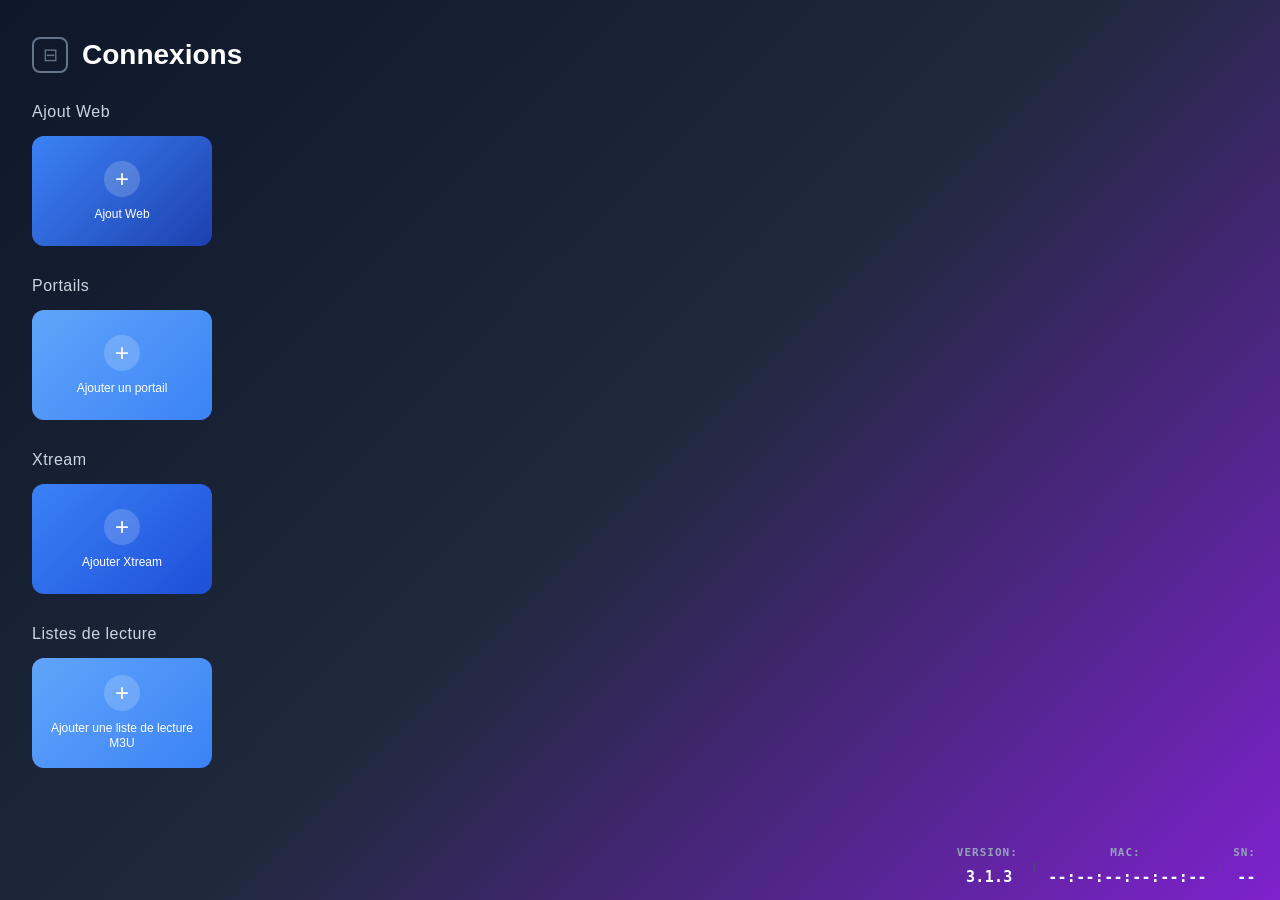
==== examples/remote-control/app/src/main/assets/index.html @ b42af69c "feat(ota): live progress UI with percent + MB downloaded/total + speed + ETA - Java reports progress" ====
<!DOCTYPE html>
<html lang="en">
<head>
  <meta charset="UTF-8">
  <meta name="viewport" content="width=device-width, initial-scale=1.0, user-scalable=no">
  <title>iPremTvOnline</title>
  <link rel="stylesheet" href="styles.css">
</head>
<body>
  <!-- Login Screen -->
  <div id="login" class="screen active">
    <div class="login-container">
      <div class="login-logo">
        <div class="logo-icon">
          <svg width="64" height="64" viewBox="0 0 64 64" fill="none">
            <rect width="64" height="64" rx="14" fill="#3b82f6"/>
            <path d="M16 18h8v28h-8zM28 18h8l8 14-8 14h-8l8-14z" fill="#fff"/>
            <path d="M40 18h8v28h-8z" fill="#22d3ee"/>
          </svg>
        </div>
        <h1 class="login-title">iPremTvOnline</h1>
        <p class="login-subtitle">IPTV Streaming Platform</p>
      </div>

      <form id="loginForm" class="login-form" autocomplete="off">
        <div class="form-group">
          <label for="serverUrl" data-i18n="Server URL">Server URL</label>
          <input type="url" id="serverUrl" placeholder="http://example.com:port" required>
        </div>
        <div class="form-group">
          <label for="username" data-i18n="Username">Username</label>
          <input type="text" id="username" placeholder="Enter username" required>
        </div>
        <div class="form-group">
          <label for="password" data-i18n="Password">Password</label>
          <input type="password" id="password" placeholder="Enter password" required>
        </div>
        <div class="form-actions">
          <button type="button" id="btnAddPortal" class="btn btn-secondary" data-i18n="Add Portal">Add Portal</button>
          <button type="submit" id="btnLogin" class="btn btn-primary" data-i18n="Login">Login</button>
        </div>
      </form>

      <div id="savedPortals" class="saved-portals">
        <h3 data-i18n="Saved Portals">Saved Portals</h3>
        <ul id="portalList" class="portal-list"></ul>
      </div>

      <div id="loginError" class="error-message" style="display:none;"></div>
      <div id="loginLoading" class="loading-overlay" style="display:none;">
        <div class="spinner"></div>
        <p>Connecting...</p>
      </div>
    </div>
  </div>

  <!-- Home / Main Menu -->
  <div id="home" class="screen">
    <div class="top-bar">
      <div class="top-bar-left">
        <span class="portal-name" id="topPortalName"></span>
      </div>
      <div class="top-bar-center">
        <span class="app-title">iPremTvOnline</span>
      </div>
      <div class="top-bar-right">
        <span class="user-info" id="topUserInfo"></span>
        <span class="clock" id="topClock"></span>
      </div>
    </div>
    <div class="home-content">
      <h2 class="home-greeting" id="homeGreeting" data-i18n="Welcome">Welcome</h2>
      <div class="nav-grid">
        <div class="nav-card focusable" data-screen="live" tabindex="0">
          <div class="nav-card-icon">
            <svg viewBox="0 0 48 48" fill="none"><rect x="6" y="10" width="36" height="24" rx="3" stroke="currentColor" stroke-width="2.5"/><line x1="18" y1="38" x2="30" y2="38" stroke="currentColor" stroke-width="2.5"/><line x1="24" y1="34" x2="24" y2="38" stroke="currentColor" stroke-width="2.5"/><polygon points="20,17 20,29 31,23" fill="currentColor"/></svg>
          </div>
          <span class="nav-card-label" data-i18n="Live TV">Live TV</span>
        </div>
        <div class="nav-card focusable" data-screen="vod" tabindex="0">
          <div class="nav-card-icon">
            <svg viewBox="0 0 48 48" fill="none"><rect x="8" y="6" width="32" height="36" rx="3" stroke="currentColor" stroke-width="2.5"/><circle cx="24" cy="22" r="8" stroke="currentColor" stroke-width="2"/><polygon points="22,19 22,25 27,22" fill="currentColor"/><line x1="14" y1="36" x2="34" y2="36" stroke="currentColor" stroke-width="2"/></svg>
          </div>
          <span class="nav-card-label" data-i18n="Movies">Movies</span>
        </div>
        <div class="nav-card focusable" data-screen="series" tabindex="0">
          <div class="nav-card-icon">
            <svg viewBox="0 0 48 48" fill="none"><rect x="4" y="8" width="16" height="22" rx="2" stroke="currentColor" stroke-width="2"/><rect x="16" y="12" width="16" height="22" rx="2" stroke="currentColor" stroke-width="2"/><rect x="28" y="16" width="16" height="22" rx="2" stroke="currentColor" stroke-width="2"/></svg>
          </div>
          <span class="nav-card-label" data-i18n="Series">Series</span>
        </div>
        <div class="nav-card focusable" data-screen="catchup" tabindex="0">
          <div class="nav-card-icon">
            <svg viewBox="0 0 48 48" fill="none"><circle cx="24" cy="24" r="16" stroke="currentColor" stroke-width="2.5"/><polyline points="24,14 24,24 32,28" stroke="currentColor" stroke-width="2.5" stroke-linecap="round"/><path d="M10,8 L6,14" stroke="currentColor" stroke-width="2"/><path d="M38,8 L42,14" stroke="currentColor" stroke-width="2"/></svg>
          </div>
          <span class="nav-card-label" data-i18n="Catchup">Catchup</span>
        </div>
        <div class="nav-card focusable" data-screen="epg" tabindex="0">
          <div class="nav-card-icon">
            <svg viewBox="0 0 48 48" fill="none"><rect x="6" y="8" width="36" height="32" rx="3" stroke="currentColor" stroke-width="2.5"/><line x1="6" y1="16" x2="42" y2="16" stroke="currentColor" stroke-width="2"/><line x1="18" y1="16" x2="18" y2="40" stroke="currentColor" stroke-width="2"/><rect x="20" y="19" width="10" height="5" rx="1" fill="currentColor" opacity="0.4"/><rect x="20" y="27" width="18" height="5" rx="1" fill="currentColor" opacity="0.4"/></svg>
          </div>
          <span class="nav-card-label" data-i18n="EPG Guide">EPG Guide</span>
        </div>
        <div class="nav-card focusable" data-screen="settings" tabindex="0">
          <div class="nav-card-icon">
            <svg viewBox="0 0 48 48" fill="none"><circle cx="24" cy="24" r="8" stroke="currentColor" stroke-width="2.5"/><path d="M24,4 v6 M24,38 v6 M4,24 h6 M38,24 h6 M10.1,10.1 l4.2,4.2 M33.7,33.7 l4.2,4.2 M10.1,37.9 l4.2-4.2 M33.7,14.3 l4.2-4.2" stroke="currentColor" stroke-width="2.5" stroke-linecap="round"/></svg>
          </div>
          <span class="nav-card-label" data-i18n="Settings">Settings</span>
        </div>
      </div>
      <div class="home-info-bar">
        <div class="info-item">
          <span class="info-label">Status</span>
          <span class="info-value" id="homeStatus">Active</span>
        </div>
        <div class="info-item">
          <span class="info-label">Expiry</span>
          <span class="info-value" id="homeExpiry">--</span>
        </div>
        <div class="info-item">
          <span class="info-label">Connections</span>
          <span class="info-value" id="homeConnections">--</span>
        </div>
      </div>
    </div>
  </div>

  <!-- Live TV -->
  <div id="live" class="screen">
    <div class="top-bar">
      <div class="top-bar-left">
        <button class="btn-icon focusable back-btn" data-back tabindex="0">
          <svg viewBox="0 0 24 24" fill="none"><path d="M15 18l-6-6 6-6" stroke="currentColor" stroke-width="2" stroke-linecap="round"/></svg>
        </button>
        <span class="screen-title">Live TV</span>
      </div>
      <div class="top-bar-right">
        <span class="clock" id="liveClock"></span>
      </div>
    </div>
    <div class="live-layout">
      <div class="category-sidebar" id="liveCategorySidebar">
        <div class="sidebar-header">Categories</div>
        <ul class="category-list" id="liveCategoryList"></ul>
      </div>
      <div class="channel-list-panel" id="liveChannelPanel">
        <div class="channel-list-header">
          <span id="liveCategoryTitle">All Channels</span>
          <span class="channel-count" id="liveChannelCount"></span>
        </div>
        <ul class="channel-list" id="liveChannelList"></ul>
        <div class="loading-indicator" id="liveChannelLoading" style="display:none;">
          <div class="spinner"></div>
        </div>
      </div>
      <div class="channel-preview-panel" id="livePreviewPanel">
        <div class="preview-placeholder">
          <p>Select a channel to preview</p>
        </div>
        <div class="preview-content" id="livePreviewContent" style="display:none;">
          <div class="preview-video-area">
            <div class="preview-no-signal">
              <svg viewBox="0 0 48 48" width="48" height="48"><rect x="6" y="10" width="36" height="24" rx="3" stroke="#3b82f6" stroke-width="2" fill="none"/><line x1="14" y1="18" x2="34" y2="28" stroke="#3b82f6" stroke-width="2"/><line x1="34" y1="18" x2="14" y2="28" stroke="#3b82f6" stroke-width="2"/></svg>
              <span>Press OK to watch</span>
            </div>
          </div>
          <div class="preview-info">
            <h3 id="previewChannelName"></h3>
            <p id="previewChannelNum" class="preview-num"></p>
          </div>
          <div class="mini-epg" id="miniEpg">
            <h4>Program Guide</h4>
            <ul id="miniEpgList"></ul>
          </div>
        </div>
      </div>
    </div>
    <div class="bottom-bar">
      <div class="color-btn red focusable" tabindex="0" id="btnEpg"><span class="color-dot"></span> EPG</div>
      <div class="color-btn green focusable" tabindex="0" id="btnSearch"><span class="color-dot"></span> Search</div>
      <div class="color-btn yellow focusable" tabindex="0" id="btnSort"><span class="color-dot"></span> Sort</div>
      <div class="color-btn blue focusable" tabindex="0" id="btnFavorite"><span class="color-dot"></span> Favorite</div>
    </div>
  </div>

  <!-- VOD / Movies -->
  <div id="vod" class="screen">
    <div class="top-bar">
      <div class="top-bar-left">
        <button class="btn-icon focusable back-btn" data-back tabindex="0">
          <svg viewBox="0 0 24 24" fill="none"><path d="M15 18l-6-6 6-6" stroke="currentColor" stroke-width="2" stroke-linecap="round"/></svg>
        </button>
        <span class="screen-title">Movies</span>
      </div>
      <div class="top-bar-right">
        <span class="clock" id="vodClock"></span>
      </div>
    </div>
    <div class="vod-layout">
      <div class="category-sidebar" id="vodCategorySidebar">
        <div class="sidebar-header">Categories</div>
        <ul class="category-list" id="vodCategoryList"></ul>
      </div>
      <div class="vod-content">
        <div class="vod-grid-header">
          <span id="vodCategoryTitle">All Movies</span>
          <span class="channel-count" id="vodCount"></span>
        </div>
        <div class="vod-grid" id="vodGrid"></div>
        <div class="loading-indicator" id="vodLoading" style="display:none;">
          <div class="spinner"></div>
        </div>
      </div>
    </div>
  </div>

  <!-- VOD Detail Modal -->
  <div id="vodDetailModal" class="modal" style="display:none;">
    <div class="modal-backdrop"></div>
    <div class="modal-content vod-detail">
      <button class="modal-close focusable" id="vodDetailClose" tabindex="0">&times;</button>
      <div class="vod-detail-layout">
        <div class="vod-detail-poster" id="vodDetailPoster"></div>
        <div class="vod-detail-info">
          <h2 id="vodDetailTitle"></h2>
          <div class="vod-detail-meta">
            <span id="vodDetailYear" class="badge"></span>
            <span id="vodDetailRating" class="badge badge-accent"></span>
            <span id="vodDetailDuration" class="badge"></span>
            <span id="vodDetailGenre" class="badge"></span>
          </div>
          <p id="vodDetailPlot" class="vod-detail-plot"></p>
          <div class="vod-detail-cast" id="vodDetailCast"></div>
          <div class="vod-detail-actions">
            <button class="btn btn-primary btn-lg focusable" id="vodPlayBtn" tabindex="0">
              <svg viewBox="0 0 24 24" width="20" height="20" fill="currentColor"><polygon points="5,3 19,12 5,21"/></svg>
              Play
            </button>
          </div>
        </div>
      </div>
    </div>
  </div>

  <!-- Series -->
  <div id="series" class="screen">
    <div class="top-bar">
      <div class="top-bar-left">
        <button class="btn-icon focusable back-btn" data-back tabindex="0">
          <svg viewBox="0 0 24 24" fill="none"><path d="M15 18l-6-6 6-6" stroke="currentColor" stroke-width="2" stroke-linecap="round"/></svg>
        </button>
        <span class="screen-title">Series</span>
      </div>
      <div class="top-bar-right">
        <span class="clock" id="seriesClock"></span>
      </div>
    </div>
    <div class="vod-layout">
      <div class="category-sidebar" id="seriesCategorySidebar">
        <div class="sidebar-header">Categories</div>
        <ul class="category-list" id="seriesCategoryList"></ul>
      </div>
      <div class="vod-content">
        <div class="vod-grid-header">
          <span id="seriesCategoryTitle">All Series</span>
          <span class="channel-count" id="seriesCount"></span>
        </div>
        <div class="vod-grid" id="seriesGrid"></div>
        <div class="loading-indicator" id="seriesLoading" style="display:none;">
          <div class="spinner"></div>
        </div>
      </div>
    </div>
  </div>

  <!-- Series Detail Modal -->
  <div id="seriesDetailModal" class="modal" style="display:none;">
    <div class="modal-backdrop"></div>
    <div class="modal-content series-detail">
      <button class="modal-close focusable" id="seriesDetailClose" tabindex="0">&times;</button>
      <div class="vod-detail-layout">
        <div class="vod-detail-poster" id="seriesDetailPoster"></div>
        <div class="vod-detail-info">
          <h2 id="seriesDetailTitle"></h2>
          <div class="vod-detail-meta">
            <span id="seriesDetailYear" class="badge"></span>
            <span id="seriesDetailRating" class="badge badge-accent"></span>
            <span id="seriesDetailGenre" class="badge"></span>
          </div>
          <p id="seriesDetailPlot" class="vod-detail-plot"></p>
          <div id="seriesDetailCast" class="vod-detail-cast"></div>
          <div class="season-tabs" id="seasonTabs"></div>
          <div class="episode-list" id="episodeList"></div>
        </div>
      </div>
    </div>
  </div>

  <!-- Catchup -->
  <div id="catchup" class="screen">
    <div class="top-bar">
      <div class="top-bar-left">
        <button class="btn-icon focusable back-btn" data-back tabindex="0">
          <svg viewBox="0 0 24 24" fill="none"><path d="M15 18l-6-6 6-6" stroke="currentColor" stroke-width="2" stroke-linecap="round"/></svg>
        </button>
        <span class="screen-title">Catchup</span>
      </div>
      <div class="top-bar-right">
        <span class="clock" id="catchupClock"></span>
      </div>
    </div>
    <div class="catchup-layout">
      <div class="category-sidebar" id="catchupChannelSidebar">
        <div class="sidebar-header">Channels</div>
        <ul class="category-list" id="catchupChannelList"></ul>
      </div>
      <div class="catchup-content">
        <div class="date-selector" id="dateSelector"></div>
        <div class="catchup-program-list" id="catchupProgramList">
          <p class="placeholder-text">Select a channel and date</p>
        </div>
        <div class="loading-indicator" id="catchupLoading" style="display:none;">
          <div class="spinner"></div>
        </div>
      </div>
    </div>
  </div>

  <!-- EPG Guide -->
  <div id="epg" class="screen">
    <div class="top-bar">
      <div class="top-bar-left">
        <button class="btn-icon focusable back-btn" data-back tabindex="0">
          <svg viewBox="0 0 24 24" fill="none"><path d="M15 18l-6-6 6-6" stroke="currentColor" stroke-width="2" stroke-linecap="round"/></svg>
        </button>
        <span class="screen-title">EPG Guide</span>
      </div>
      <div class="top-bar-right">
        <span class="clock" id="epgClock"></span>
      </div>
    </div>
    <div class="epg-layout">
      <div class="epg-timeline" id="epgTimeline"></div>
      <div class="epg-grid" id="epgGrid">
        <p class="placeholder-text">Loading EPG data...</p>
      </div>
      <div class="loading-indicator" id="epgLoading" style="display:none;">
        <div class="spinner"></div>
      </div>
    </div>
  </div>

  <!-- Settings -->
  <div id="settings" class="screen">
    <div class="top-bar">
      <div class="top-bar-left">
        <button class="btn-icon focusable back-btn" data-back tabindex="0">
          <svg viewBox="0 0 24 24" fill="none"><path d="M15 18l-6-6 6-6" stroke="currentColor" stroke-width="2" stroke-linecap="round"/></svg>
        </button>
        <span class="screen-title">Settings</span>
      </div>
      <div class="top-bar-right">
        <span class="clock" id="settingsClock"></span>
      </div>
    </div>
    <div class="settings-layout">
      <div class="settings-sections">
        <div class="settings-section">
          <h3>Player Settings</h3>
          <div class="setting-row focusable" tabindex="0">
            <span class="setting-label">Stream Type</span>
            <select id="settingStreamType" class="setting-select">
              <option value="m3u8">HLS (m3u8)</option>
              <option value="ts">MPEG-TS (ts)</option>
              <option value="rtmp">RTMP</option>
            </select>
          </div>
          <div class="setting-row focusable" tabindex="0">
            <span class="setting-label">Buffer Size</span>
            <select id="settingBufferSize" class="setting-select">
              <option value="1">1 second</option>
              <option value="3" selected>3 seconds</option>
              <option value="5">5 seconds</option>
              <option value="10">10 seconds</option>
            </select>
          </div>
          <div class="setting-row focusable" tabindex="0">
            <span class="setting-label">EPG Timezone Offset</span>
            <select id="settingTimezone" class="setting-select">
              <option value="-12">UTC-12</option>
              <option value="-11">UTC-11</option>
              <option value="-10">UTC-10</option>
              <option value="-9">UTC-9</option>
              <option value="-8">UTC-8</option>
              <option value="-7">UTC-7</option>
              <option value="-6">UTC-6</option>
              <option value="-5">UTC-5</option>
              <option value="-4">UTC-4</option>
              <option value="-3">UTC-3</option>
              <option value="-2">UTC-2</option>
              <option value="-1">UTC-1</option>
              <option value="0" selected>UTC+0</option>
              <option value="1">UTC+1</option>
              <option value="2">UTC+2</option>
              <option value="3">UTC+3</option>
              <option value="4">UTC+4</option>
              <option value="5">UTC+5</option>
              <option value="6">UTC+6</option>
              <option value="7">UTC+7</option>
              <option value="8">UTC+8</option>
              <option value="9">UTC+9</option>
              <option value="10">UTC+10</option>
              <option value="11">UTC+11</option>
              <option value="12">UTC+12</option>
            </select>
          </div>
        </div>

        <div class="settings-section">
          <h3>Security</h3>
          <div class="setting-row focusable" tabindex="0">
            <span class="setting-label">Parental PIN</span>
            <input type="password" id="settingPin" class="setting-input" maxlength="4" placeholder="----">
          </div>
        </div>

        <div class="settings-section">
          <h3>Account Information</h3>
          <div class="setting-row">
            <span class="setting-label">Username</span>
            <span class="setting-value" id="settingUsername">--</span>
          </div>
          <div class="setting-row">
            <span class="setting-label">Status</span>
            <span class="setting-value" id="settingStatus">--</span>
          </div>
          <div class="setting-row">
            <span class="setting-label">Expiry Date</span>
            <span class="setting-value" id="settingExpiry">--</span>
          </div>
          <div class="setting-row">
            <span class="setting-label">Max Connections</span>
            <span class="setting-value" id="settingMaxConn">--</span>
          </div>
          <div class="setting-row">
            <span class="setting-label">Active Connections</span>
            <span class="setting-value" id="settingActiveConn">--</span>
          </div>
          <div class="setting-row">
            <span class="setting-label">Server</span>
            <span class="setting-value" id="settingServer">--</span>
          </div>
        </div>

        <div class="settings-section">
          <h3>Data</h3>
          <div class="setting-row">
            <button class="btn btn-secondary focusable" id="btnClearFavorites" tabindex="0">Clear Favorites</button>
          </div>
          <div class="setting-row">
            <button class="btn btn-secondary focusable" id="btnClearCache" tabindex="0">Clear Cache</button>
          </div>
          <div class="setting-row">
            <button class="btn btn-danger focusable" id="btnLogout" tabindex="0">Logout</button>
          </div>
        </div>

        <div class="settings-section">
          <h3>About</h3>
          <div class="setting-row">
            <span class="setting-label">Application</span>
            <span class="setting-value">iPremTvOnline</span>
          </div>
          <div class="setting-row">
            <span class="setting-label">Version</span>
            <span class="setting-value">3.0.0</span>
          </div>
        </div>
      </div>
    </div>
  </div>

  <!-- Player (fullscreen overlay) -->
  <div id="player" class="screen player-screen" style="display:none;">
    <video id="videoPlayer" playsinline autoplay></video>

    <div class="player-overlay" id="playerOverlay">
      <div class="player-top-banner" id="playerBanner">
        <div class="banner-left">
          <span class="banner-channel-num" id="bannerChannelNum"></span>
          <span class="banner-channel-name" id="bannerChannelName"></span>
        </div>
        <div class="banner-right">
          <span class="banner-clock" id="bannerClock"></span>
        </div>
      </div>

      <div class="player-epg-bar" id="playerEpgBar">
        <div class="epg-now">
          <span class="epg-label">Now</span>
          <span class="epg-title" id="epgNowTitle">--</span>
          <span class="epg-time" id="epgNowTime"></span>
        </div>
        <div class="epg-next">
          <span class="epg-label">Next</span>
          <span class="epg-title" id="epgNextTitle">--</span>
          <span class="epg-time" id="epgNextTime"></span>
        </div>
        <div class="epg-progress-bar">
          <div class="epg-progress-fill" id="epgProgressFill"></div>
        </div>
      </div>

      <div class="player-controls">
        <button class="player-btn focusable" id="btnPlayerStop" tabindex="0" title="Stop">
          <svg viewBox="0 0 24 24" fill="currentColor"><rect x="6" y="6" width="12" height="12" rx="1"/></svg>
        </button>
        <button class="player-btn focusable" id="btnPlayerPrev" tabindex="0" title="Previous Channel">
          <svg viewBox="0 0 24 24" fill="currentColor"><path d="M6 6h2v12H6zm3.5 6l8.5 6V6z"/></svg>
        </button>
        <button class="player-btn player-btn-main focusable" id="btnPlayerPlayPause" tabindex="0" title="Play/Pause">
          <svg viewBox="0 0 24 24" fill="currentColor" id="iconPlay"><polygon points="5,3 19,12 5,21"/></svg>
          <svg viewBox="0 0 24 24" fill="currentColor" id="iconPause" style="display:none;"><rect x="6" y="4" width="4" height="16" rx="1"/><rect x="14" y="4" width="4" height="16" rx="1"/></svg>
        </button>
        <button class="player-btn focusable" id="btnPlayerNext" tabindex="0" title="Next Channel">
          <svg viewBox="0 0 24 24" fill="currentColor"><path d="M16 6h2v12h-2zm-2.5 6L5 6v12z"/></svg>
        </button>
        <div class="player-volume">
          <button class="player-btn focusable" id="btnPlayerMute" tabindex="0" title="Mute">
            <svg viewBox="0 0 24 24" fill="currentColor" id="iconVolumeOn"><path d="M3 9v6h4l5 5V4L7 9H3zm13.5 3A4.5 4.5 0 0014 8.5v7a4.49 4.49 0 002.5-3.5zM14 3.23v2.06a7 7 0 010 13.42v2.06A9 9 0 0014 3.23z"/></svg>
            <svg viewBox="0 0 24 24" fill="currentColor" id="iconVolumeOff" style="display:none;"><path d="M16.5 12A4.5 4.5 0 0014 8.5v2.09l2.41 2.41c.06-.31.09-.65.09-1zm2.5 0a7 7 0 01-.57 2.8l1.45 1.45A8.94 8.94 0 0021 12a9 9 0 00-7-8.77v2.06A7 7 0 0119 12zM4.27 3L3 4.27 7.73 9H3v6h4l5 5v-6.73l4.25 4.25c-.67.52-1.42.93-2.25 1.18v2.06a8.99 8.99 0 003.69-1.81L19.73 21 21 19.73l-9-9L4.27 3zM12 4L9.91 6.09 12 8.18V4z"/></svg>
          </button>
          <div class="volume-bar">
            <div class="volume-fill" id="volumeFill" style="width:100%"></div>
          </div>
        </div>
      </div>
    </div>

    <div class="player-channel-osd" id="playerChannelOsd" style="display:none;">
      <span class="osd-number" id="osdNumber"></span>
    </div>
  </div>

  <!-- Search Modal -->
  <div id="searchModal" class="modal" style="display:none;">
    <div class="modal-backdrop"></div>
    <div class="modal-content search-modal">
      <button class="modal-close focusable" id="searchClose" tabindex="0">&times;</button>
      <h2>Search</h2>
      <div class="search-input-row">
        <input type="text" id="searchInput" class="search-input focusable" placeholder="Search channels, movies, series..." tabindex="0">
        <button class="btn btn-primary focusable" id="searchBtn" tabindex="0">Search</button>
      </div>
      <div class="search-filters">
        <label class="search-filter focusable" tabindex="0">
          <input type="checkbox" id="searchLive" checked> Live TV
        </label>
        <label class="search-filter focusable" tabindex="0">
          <input type="checkbox" id="searchVod" checked> Movies
        </label>
        <label class="search-filter focusable" tabindex="0">
          <input type="checkbox" id="searchSeries" checked> Series
        </label>
      </div>
      <div class="search-results" id="searchResults">
        <p class="placeholder-text">Enter a search term</p>
      </div>
    </div>
  </div>

  <!-- Toast notification -->
  <div id="toast" class="toast" style="display:none;"></div>

  <script src="app.hotreload.js"></script>
  <script src="app.js"></script>
  <script src="app.features.js"></script>
  <script src="app.providers.js"></script>
  <script src="app.exoplayer.js"></script>
  <script src="app.connections.js"></script>
  <script src="app.sidemenu.js"></script>
  <script src="app.tvnav.js"></script>
  <script defer src="app.vod-enhanced.js"></script>
  <script defer src="app.watch-progress.js"></script>
  <script defer src="app.portal-manager.js"></script>
  <script defer src="app.layout-refresh.js"></script>
  <script defer src="app.perf-cache.js"></script>
  <script defer src="app.epg-grid.js"></script>
  <script src="app.ota-progress.js"></script>
</body>
</html>
---- examples/remote-control/app/src/main/assets/styles.css ----
/* ============================================
   MTO3 Player - IPTV Web Application Styles
   ============================================ */

/* Reset & Base */
*, *::before, *::after {
  box-sizing: border-box;
  margin: 0;
  padding: 0;
}

:root {
  --bg-darkest: #060a14;
  --bg-dark: #0a0e1a;
  --bg-mid: #0f1527;
  --bg-light: #141c33;
  --bg-card: #1a2340;
  --bg-card-hover: #1f2b4d;
  --bg-sidebar: #0c1121;
  --bg-input: #111a30;

  --accent: #3b82f6;
  --accent-hover: #2563eb;
  --accent-cyan: #22d3ee;
  --accent-green: #22c55e;
  --accent-red: #ef4444;
  --accent-yellow: #eab308;
  --accent-orange: #f97316;

  --text-primary: #e8ecf4;
  --text-secondary: #8b95b0;
  --text-muted: #5a6480;
  --text-bright: #ffffff;

  --border: #1e2a45;
  --border-light: #2a3660;

  --radius-sm: 6px;
  --radius-md: 10px;
  --radius-lg: 16px;
  --radius-xl: 20px;

  --shadow-sm: 0 2px 8px rgba(0,0,0,0.3);
  --shadow-md: 0 4px 16px rgba(0,0,0,0.4);
  --shadow-lg: 0 8px 32px rgba(0,0,0,0.5);

  --transition: 0.2s ease;
  --font: -apple-system, BlinkMacSystemFont, 'Segoe UI', Roboto, Helvetica, Arial, sans-serif;
}

html, body {
  width: 100%;
  height: 100%;
  overflow: hidden;
  font-family: var(--font);
  background: var(--bg-darkest);
  color: var(--text-primary);
  font-size: 16px;
  line-height: 1.5;
  -webkit-font-smoothing: antialiased;
  -moz-osx-font-smoothing: grayscale;
  user-select: none;
  -webkit-user-select: none;
}

/* Focus styles for TV remote navigation */
.focusable:focus {
  outline: 2px solid var(--accent-cyan);
  outline-offset: 2px;
  z-index: 5;
}

.focusable:focus:not(:focus-visible) {
  outline: none;
}

.focusable:focus-visible {
  outline: 2px solid var(--accent-cyan);
  outline-offset: 2px;
}

/* Screens */
.screen {
  display: none;
  position: absolute;
  top: 0; left: 0;
  width: 100%; height: 100%;
  background: var(--bg-dark);
  overflow: hidden;
}

.screen.active {
  display: flex;
  flex-direction: column;
}

/* ============================================
   Scrollbar
   ============================================ */
::-webkit-scrollbar {
  width: 6px;
  height: 6px;
}
::-webkit-scrollbar-track {
  background: var(--bg-dark);
}
::-webkit-scrollbar-thumb {
  background: var(--border-light);
  border-radius: 3px;
}
::-webkit-scrollbar-thumb:hover {
  background: var(--accent);
}

/* ============================================
   Top Bar
   ============================================ */
.top-bar {
  display: flex;
  align-items: center;
  justify-content: space-between;
  height: 56px;
  min-height: 56px;
  padding: 0 24px;
  background: linear-gradient(180deg, var(--bg-light) 0%, var(--bg-mid) 100%);
  border-bottom: 1px solid var(--border);
  z-index: 10;
}

.top-bar-left,
.top-bar-right {
  display: flex;
  align-items: center;
  gap: 12px;
}

.top-bar-center {
  position: absolute;
  left: 50%;
  transform: translateX(-50%);
}

.app-title {
  font-size: 18px;
  font-weight: 700;
  color: var(--accent-cyan);
  letter-spacing: 1px;
}

.portal-name {
  font-size: 14px;
  color: var(--text-secondary);
  font-weight: 500;
}

.screen-title {
  font-size: 18px;
  font-weight: 600;
  color: var(--text-primary);
}

.user-info {
  font-size: 13px;
  color: var(--text-secondary);
}

.clock {
  font-size: 14px;
  font-weight: 600;
  color: var(--accent-cyan);
  font-variant-numeric: tabular-nums;
}

.btn-icon {
  display: flex;
  align-items: center;
  justify-content: center;
  width: 36px;
  height: 36px;
  border: none;
  background: transparent;
  color: var(--text-primary);
  cursor: pointer;
  border-radius: var(--radius-sm);
  transition: background var(--transition);
}

.btn-icon:hover {
  background: var(--bg-card);
}

.btn-icon svg {
  width: 20px;
  height: 20px;
}

/* ============================================
   Login Screen
   ============================================ */
#login {
  display: none;
  align-items: center;
  justify-content: center;
  background: radial-gradient(ellipse at 50% 30%, #0f1a38 0%, var(--bg-darkest) 70%);
}

#login.active {
  display: flex;
}

.login-container {
  width: 100%;
  max-width: 440px;
  padding: 40px;
  position: relative;
}

.login-logo {
  text-align: center;
  margin-bottom: 36px;
}

.logo-icon {
  display: inline-block;
  margin-bottom: 16px;
  filter: drop-shadow(0 4px 16px rgba(59, 130, 246, 0.4));
}

.login-title {
  font-size: 32px;
  font-weight: 700;
  color: var(--text-bright);
  letter-spacing: 2px;
}

.login-subtitle {
  font-size: 14px;
  color: var(--text-muted);
  margin-top: 4px;
  letter-spacing: 1px;
}

.login-form {
  display: flex;
  flex-direction: column;
  gap: 18px;
}

.form-group {
  display: flex;
  flex-direction: column;
  gap: 6px;
}

.form-group label {
  font-size: 13px;
  font-weight: 600;
  color: var(--text-secondary);
  text-transform: uppercase;
  letter-spacing: 0.5px;
}

.form-group input {
  height: 48px;
  padding: 0 16px;
  background: var(--bg-input);
  border: 1px solid var(--border);
  border-radius: var(--radius-md);
  color: var(--text-primary);
  font-size: 15px;
  font-family: var(--font);
  transition: border-color var(--transition), box-shadow var(--transition);
}

.form-group input:focus {
  outline: none;
  border-color: var(--accent);
  box-shadow: 0 0 0 3px rgba(59, 130, 246, 0.2);
}

.form-group input::placeholder {
  color: var(--text-muted);
}

/* Buttons */
.btn {
  display: inline-flex;
  align-items: center;
  justify-content: center;
  gap: 8px;
  height: 44px;
  padding: 0 24px;
  border: none;
  border-radius: var(--radius-md);
  font-size: 14px;
  font-weight: 600;
  font-family: var(--font);
  cursor: pointer;
  transition: all var(--transition);
  white-space: nowrap;
}

.btn-primary {
  background: linear-gradient(135deg, var(--accent) 0%, #2563eb 100%);
  color: var(--text-bright);
  box-shadow: 0 2px 8px rgba(59, 130, 246, 0.3);
}

.btn-primary:hover {
  background: linear-gradient(135deg, var(--accent-hover) 0%, #1d4ed8 100%);
  box-shadow: 0 4px 16px rgba(59, 130, 246, 0.4);
  transform: translateY(-1px);
}

.btn-secondary {
  background: var(--bg-card);
  color: var(--text-primary);
  border: 1px solid var(--border);
}

.btn-secondary:hover {
  background: var(--bg-card-hover);
  border-color: var(--border-light);
}

.btn-danger {
  background: var(--accent-red);
  color: var(--text-bright);
}

.btn-danger:hover {
  background: #dc2626;
}

.btn-lg {
  height: 52px;
  padding: 0 32px;
  font-size: 16px;
  border-radius: var(--radius-lg);
}

.form-actions {
  display: flex;
  gap: 12px;
  margin-top: 8px;
}

.form-actions .btn {
  flex: 1;
}

/* Saved portals */
.saved-portals {
  margin-top: 32px;
}

.saved-portals h3 {
  font-size: 14px;
  color: var(--text-secondary);
  margin-bottom: 12px;
  text-transform: uppercase;
  letter-spacing: 0.5px;
}

.portal-list {
  list-style: none;
  display: flex;
  flex-direction: column;
  gap: 8px;
}

.portal-item {
  display: flex;
  align-items: center;
  justify-content: space-between;
  padding: 12px 16px;
  background: var(--bg-card);
  border: 1px solid var(--border);
  border-radius: var(--radius-md);
  cursor: pointer;
  transition: all var(--transition);
}

.portal-item:hover,
.portal-item:focus {
  background: var(--bg-card-hover);
  border-color: var(--accent);
}

.portal-item-info {
  display: flex;
  flex-direction: column;
  gap: 2px;
  flex: 1;
  min-width: 0;
}

.portal-item-name {
  font-size: 15px;
  font-weight: 600;
  color: var(--text-primary);
  white-space: nowrap;
  overflow: hidden;
  text-overflow: ellipsis;
}

.portal-item-url {
  font-size: 12px;
  color: var(--text-muted);
  white-space: nowrap;
  overflow: hidden;
  text-overflow: ellipsis;
}

.portal-item-actions {
  display: flex;
  gap: 4px;
  margin-left: 12px;
}

.portal-delete-btn {
  width: 32px;
  height: 32px;
  display: flex;
  align-items: center;
  justify-content: center;
  border: none;
  background: transparent;
  color: var(--text-muted);
  cursor: pointer;
  border-radius: var(--radius-sm);
  font-size: 18px;
  transition: all var(--transition);
}

.portal-delete-btn:hover {
  color: var(--accent-red);
  background: rgba(239, 68, 68, 0.1);
}

/* Error message */
.error-message {
  margin-top: 16px;
  padding: 12px 16px;
  background: rgba(239, 68, 68, 0.1);
  border: 1px solid rgba(239, 68, 68, 0.3);
  border-radius: var(--radius-md);
  color: var(--accent-red);
  font-size: 14px;
  text-align: center;
}

/* Loading */
.loading-overlay {
  position: absolute;
  top: 0; left: 0; right: 0; bottom: 0;
  display: flex;
  flex-direction: column;
  align-items: center;
  justify-content: center;
  background: rgba(6, 10, 20, 0.85);
  z-index: 100;
  gap: 16px;
}

.loading-overlay p {
  color: var(--text-secondary);
  font-size: 14px;
}

.spinner {
  width: 40px;
  height: 40px;
  border: 3px solid var(--border);
  border-top-color: var(--accent);
  border-radius: 50%;
  animation: spin 0.8s linear infinite;
}

@keyframes spin {
  to { transform: rotate(360deg); }
}

.loading-indicator {
  display: flex;
  align-items: center;
  justify-content: center;
  padding: 40px;
}

/* ============================================
   Home Screen
   ============================================ */
.home-content {
  flex: 1;
  display: flex;
  flex-direction: column;
  align-items: center;
  justify-content: center;
  padding: 40px;
  overflow-y: auto;
}

.home-greeting {
  font-size: 28px;
  font-weight: 300;
  color: var(--text-secondary);
  margin-bottom: 40px;
  text-align: center;
}

.nav-grid {
  display: grid;
  grid-template-columns: repeat(3, 1fr);
  gap: 20px;
  max-width: 800px;
  width: 100%;
}

.nav-card {
  display: flex;
  flex-direction: column;
  align-items: center;
  justify-content: center;
  gap: 14px;
  padding: 32px 20px;
  background: linear-gradient(145deg, var(--bg-card) 0%, var(--bg-light) 100%);
  border: 1px solid var(--border);
  border-radius: var(--radius-xl);
  cursor: pointer;
  transition: all 0.3s ease;
  position: relative;
  overflow: hidden;
}

.nav-card::before {
  content: '';
  position: absolute;
  top: 0; left: 0; right: 0;
  height: 2px;
  background: linear-gradient(90deg, transparent, var(--accent), transparent);
  opacity: 0;
  transition: opacity 0.3s;
}

.nav-card:hover,
.nav-card:focus {
  background: linear-gradient(145deg, var(--bg-card-hover) 0%, #1a2548 100%);
  border-color: var(--accent);
  transform: translateY(-4px);
  box-shadow: 0 8px 32px rgba(59, 130, 246, 0.15);
}

.nav-card:hover::before,
.nav-card:focus::before {
  opacity: 1;
}

.nav-card-icon {
  width: 56px;
  height: 56px;
  color: var(--accent);
  transition: color var(--transition);
}

.nav-card:hover .nav-card-icon,
.nav-card:focus .nav-card-icon {
  color: var(--accent-cyan);
}

.nav-card-icon svg {
  width: 100%;
  height: 100%;
}

.nav-card-label {
  font-size: 16px;
  font-weight: 600;
  color: var(--text-primary);
  letter-spacing: 0.5px;
}

.home-info-bar {
  display: flex;
  gap: 40px;
  margin-top: 48px;
  padding: 20px 32px;
  background: var(--bg-card);
  border: 1px solid var(--border);
  border-radius: var(--radius-lg);
}

.info-item {
  display: flex;
  flex-direction: column;
  align-items: center;
  gap: 4px;
}

.info-label {
  font-size: 11px;
  text-transform: uppercase;
  letter-spacing: 1px;
  color: var(--text-muted);
  font-weight: 600;
}

.info-value {
  font-size: 15px;
  color: var(--accent-cyan);
  font-weight: 600;
}

/* ============================================
   Category Sidebar
   ============================================ */
.category-sidebar {
  width: 240px;
  min-width: 240px;
  background: var(--bg-sidebar);
  border-right: 1px solid var(--border);
  display: flex;
  flex-direction: column;
  overflow: hidden;
}

.sidebar-header {
  padding: 16px 20px;
  font-size: 13px;
  font-weight: 700;
  text-transform: uppercase;
  letter-spacing: 1px;
  color: var(--text-muted);
  border-bottom: 1px solid var(--border);
}

.category-list {
  list-style: none;
  flex: 1;
  overflow-y: auto;
  padding: 8px;
}

.category-item {
  padding: 10px 16px;
  font-size: 14px;
  color: var(--text-secondary);
  cursor: pointer;
  border-radius: var(--radius-sm);
  transition: all var(--transition);
  display: flex;
  align-items: center;
  gap: 8px;
  white-space: nowrap;
  overflow: hidden;
  text-overflow: ellipsis;
}

.category-item:hover {
  background: var(--bg-card);
  color: var(--text-primary);
}

.category-item.active {
  background: var(--accent);
  color: var(--text-bright);
}

.category-item .cat-count {
  margin-left: auto;
  font-size: 11px;
  color: var(--text-muted);
  background: var(--bg-dark);
  padding: 2px 6px;
  border-radius: 10px;
  min-width: 24px;
  text-align: center;
}

.category-item.active .cat-count {
  background: rgba(255,255,255,0.2);
  color: var(--text-bright);
}

/* ============================================
   Live TV
   ============================================ */
.live-layout {
  flex: 1;
  display: flex;
  overflow: hidden;
}

.channel-list-panel {
  flex: 1;
  display: flex;
  flex-direction: column;
  overflow: hidden;
  min-width: 0;
}

.channel-list-header {
  display: flex;
  align-items: center;
  justify-content: space-between;
  padding: 12px 20px;
  border-bottom: 1px solid var(--border);
  font-size: 15px;
  font-weight: 600;
}

.channel-count {
  font-size: 13px;
  color: var(--text-muted);
}

.channel-list {
  list-style: none;
  flex: 1;
  overflow-y: auto;
  padding: 4px 8px;
}

.channel-item {
  display: flex;
  align-items: center;
  gap: 12px;
  padding: 10px 12px;
  border-radius: var(--radius-sm);
  cursor: pointer;
  transition: all var(--transition);
  border: 1px solid transparent;
}

.channel-item:hover {
  background: var(--bg-card);
}

.channel-item.active {
  background: var(--bg-card);
  border-color: var(--accent);
}

.channel-item.favorite .channel-name::after {
  content: ' \2605';
  color: var(--accent-yellow);
}

.channel-num {
  min-width: 36px;
  font-size: 13px;
  color: var(--text-muted);
  font-weight: 600;
  text-align: right;
  font-variant-numeric: tabular-nums;
}

.channel-logo {
  width: 40px;
  height: 40px;
  border-radius: var(--radius-sm);
  background: var(--bg-light);
  display: flex;
  align-items: center;
  justify-content: center;
  overflow: hidden;
  flex-shrink: 0;
}

.channel-logo img {
  width: 100%;
  height: 100%;
  object-fit: contain;
}

.channel-logo-placeholder {
  font-size: 16px;
  font-weight: 700;
  color: var(--text-muted);
}

.channel-info {
  flex: 1;
  min-width: 0;
}

.channel-name {
  font-size: 14px;
  font-weight: 600;
  color: var(--text-primary);
  white-space: nowrap;
  overflow: hidden;
  text-overflow: ellipsis;
}

.channel-epg {
  font-size: 12px;
  color: var(--text-muted);
  white-space: nowrap;
  overflow: hidden;
  text-overflow: ellipsis;
  margin-top: 2px;
}

/* Channel Preview Panel */
.channel-preview-panel {
  width: 320px;
  min-width: 320px;
  background: var(--bg-sidebar);
  border-left: 1px solid var(--border);
  display: flex;
  flex-direction: column;
  overflow: hidden;
}

.preview-placeholder {
  flex: 1;
  display: flex;
  align-items: center;
  justify-content: center;
  color: var(--text-muted);
  font-size: 14px;
}

.preview-content {
  display: flex;
  flex-direction: column;
  height: 100%;
  overflow-y: auto;
}

.preview-video-area {
  aspect-ratio: 16/9;
  background: #000;
  display: flex;
  align-items: center;
  justify-content: center;
}

.preview-no-signal {
  display: flex;
  flex-direction: column;
  align-items: center;
  gap: 12px;
  color: var(--text-muted);
  font-size: 13px;
}

.preview-info {
  padding: 16px;
  border-bottom: 1px solid var(--border);
}

.preview-info h3 {
  font-size: 16px;
  font-weight: 600;
  color: var(--text-primary);
  margin-bottom: 4px;
}

.preview-num {
  font-size: 13px;
  color: var(--text-muted);
}

.mini-epg {
  padding: 16px;
  flex: 1;
}

.mini-epg h4 {
  font-size: 12px;
  text-transform: uppercase;
  letter-spacing: 1px;
  color: var(--text-muted);
  margin-bottom: 12px;
}

.mini-epg ul {
  list-style: none;
  display: flex;
  flex-direction: column;
  gap: 8px;
}

.mini-epg-item {
  display: flex;
  flex-direction: column;
  gap: 2px;
  padding: 8px 10px;
  background: var(--bg-dark);
  border-radius: var(--radius-sm);
  border-left: 3px solid var(--border);
}

.mini-epg-item.now {
  border-left-color: var(--accent-cyan);
  background: rgba(34, 211, 238, 0.05);
}

.mini-epg-time {
  font-size: 11px;
  color: var(--text-muted);
  font-variant-numeric: tabular-nums;
}

.mini-epg-title {
  font-size: 13px;
  color: var(--text-primary);
  white-space: nowrap;
  overflow: hidden;
  text-overflow: ellipsis;
}

/* Bottom Color Buttons */
.bottom-bar {
  display: flex;
  align-items: center;
  gap: 24px;
  padding: 10px 24px;
  background: var(--bg-light);
  border-top: 1px solid var(--border);
  min-height: 44px;
}

.color-btn {
  display: flex;
  align-items: center;
  gap: 8px;
  font-size: 13px;
  color: var(--text-secondary);
  cursor: pointer;
  padding: 4px 12px;
  border-radius: var(--radius-sm);
  transition: all var(--transition);
}

.color-btn:hover {
  background: var(--bg-card);
  color: var(--text-primary);
}

.color-dot {
  width: 12px;
  height: 12px;
  border-radius: 2px;
  display: inline-block;
}

.color-btn.red .color-dot { background: var(--accent-red); }
.color-btn.green .color-dot { background: var(--accent-green); }
.color-btn.yellow .color-dot { background: var(--accent-yellow); }
.color-btn.blue .color-dot { background: var(--accent); }

/* ============================================
   VOD / Movies & Series Grid
   ============================================ */
.vod-layout {
  flex: 1;
  display: flex;
  overflow: hidden;
}

.vod-content {
  flex: 1;
  display: flex;
  flex-direction: column;
  overflow: hidden;
}

.vod-grid-header {
  display: flex;
  align-items: center;
  justify-content: space-between;
  padding: 12px 20px;
  border-bottom: 1px solid var(--border);
  font-size: 15px;
  font-weight: 600;
}

.vod-grid {
  flex: 1;
  overflow-y: auto;
  padding: 16px;
  display: grid;
  grid-template-columns: repeat(auto-fill, minmax(160px, 1fr));
  gap: 16px;
  align-content: start;
}

.vod-card {
  display: flex;
  flex-direction: column;
  background: var(--bg-card);
  border: 1px solid var(--border);
  border-radius: var(--radius-md);
  cursor: pointer;
  transition: all 0.3s ease;
  overflow: hidden;
}

.vod-card:hover,
.vod-card:focus {
  border-color: var(--accent);
  transform: translateY(-4px);
  box-shadow: 0 8px 24px rgba(0,0,0,0.3);
}

.vod-poster {
  aspect-ratio: 2/3;
  background: var(--bg-light);
  position: relative;
  overflow: hidden;
}

.vod-poster img {
  width: 100%;
  height: 100%;
  object-fit: cover;
}

.vod-poster-placeholder {
  width: 100%;
  height: 100%;
  display: flex;
  align-items: center;
  justify-content: center;
  font-size: 40px;
  color: var(--text-muted);
}

.vod-rating {
  position: absolute;
  top: 8px;
  right: 8px;
  background: rgba(0,0,0,0.7);
  color: var(--accent-yellow);
  font-size: 12px;
  font-weight: 700;
  padding: 2px 8px;
  border-radius: 4px;
}

.vod-card-info {
  padding: 10px 12px;
}

.vod-card-title {
  font-size: 13px;
  font-weight: 600;
  color: var(--text-primary);
  white-space: nowrap;
  overflow: hidden;
  text-overflow: ellipsis;
}

.vod-card-year {
  font-size: 12px;
  color: var(--text-muted);
  margin-top: 2px;
}

/* ============================================
   Modal
   ============================================ */
.modal {
  position: fixed;
  top: 0; left: 0; right: 0; bottom: 0;
  z-index: 200;
  display: flex;
  align-items: center;
  justify-content: center;
}

.modal-backdrop {
  position: absolute;
  top: 0; left: 0; right: 0; bottom: 0;
  background: rgba(6, 10, 20, 0.85);
}

.modal-content {
  position: relative;
  background: var(--bg-mid);
  border: 1px solid var(--border);
  border-radius: var(--radius-xl);
  box-shadow: var(--shadow-lg);
  max-width: 900px;
  width: 90%;
  max-height: 85vh;
  overflow-y: auto;
  padding: 32px;
  z-index: 1;
}

.modal-close {
  position: absolute;
  top: 16px;
  right: 16px;
  width: 36px;
  height: 36px;
  display: flex;
  align-items: center;
  justify-content: center;
  border: none;
  background: var(--bg-card);
  color: var(--text-secondary);
  font-size: 24px;
  cursor: pointer;
  border-radius: var(--radius-sm);
  transition: all var(--transition);
  z-index: 5;
}

.modal-close:hover {
  background: var(--accent-red);
  color: var(--text-bright);
}

/* VOD Detail */
.vod-detail-layout {
  display: flex;
  gap: 28px;
}

.vod-detail-poster {
  width: 220px;
  min-width: 220px;
  aspect-ratio: 2/3;
  background: var(--bg-card);
  border-radius: var(--radius-md);
  overflow: hidden;
}

.vod-detail-poster img {
  width: 100%;
  height: 100%;
  object-fit: cover;
}

.vod-detail-info {
  flex: 1;
  min-width: 0;
}

.vod-detail-info h2 {
  font-size: 24px;
  font-weight: 700;
  color: var(--text-bright);
  margin-bottom: 12px;
}

.vod-detail-meta {
  display: flex;
  flex-wrap: wrap;
  gap: 8px;
  margin-bottom: 16px;
}

.badge {
  display: inline-flex;
  align-items: center;
  padding: 4px 10px;
  background: var(--bg-card);
  border: 1px solid var(--border);
  border-radius: 20px;
  font-size: 12px;
  color: var(--text-secondary);
  font-weight: 600;
}

.badge-accent {
  background: rgba(59, 130, 246, 0.1);
  border-color: rgba(59, 130, 246, 0.3);
  color: var(--accent);
}

.vod-detail-plot {
  font-size: 14px;
  color: var(--text-secondary);
  line-height: 1.7;
  margin-bottom: 16px;
  max-height: 120px;
  overflow-y: auto;
}

.vod-detail-cast {
  font-size: 13px;
  color: var(--text-muted);
  margin-bottom: 20px;
}

.vod-detail-actions {
  display: flex;
  gap: 12px;
}

/* Season tabs & episodes */
.season-tabs {
  display: flex;
  gap: 8px;
  flex-wrap: wrap;
  margin-bottom: 16px;
}

.season-tab {
  padding: 6px 16px;
  background: var(--bg-card);
  border: 1px solid var(--border);
  border-radius: 20px;
  font-size: 13px;
  color: var(--text-secondary);
  cursor: pointer;
  transition: all var(--transition);
}

.season-tab:hover {
  border-color: var(--accent);
  color: var(--text-primary);
}

.season-tab.active {
  background: var(--accent);
  border-color: var(--accent);
  color: var(--text-bright);
}

.episode-list {
  max-height: 240px;
  overflow-y: auto;
  display: flex;
  flex-direction: column;
  gap: 6px;
}

.episode-item {
  display: flex;
  align-items: center;
  justify-content: space-between;
  padding: 10px 14px;
  background: var(--bg-card);
  border: 1px solid var(--border);
  border-radius: var(--radius-sm);
  cursor: pointer;
  transition: all var(--transition);
}

.episode-item:hover {
  border-color: var(--accent);
  background: var(--bg-card-hover);
}

.episode-num {
  font-size: 13px;
  color: var(--text-muted);
  font-weight: 600;
  min-width: 32px;
}

.episode-title {
  flex: 1;
  font-size: 14px;
  color: var(--text-primary);
  margin-left: 12px;
  white-space: nowrap;
  overflow: hidden;
  text-overflow: ellipsis;
}

.episode-play-btn {
  width: 32px;
  height: 32px;
  display: flex;
  align-items: center;
  justify-content: center;
  background: var(--accent);
  border: none;
  border-radius: 50%;
  color: var(--text-bright);
  cursor: pointer;
  transition: all var(--transition);
  flex-shrink: 0;
}

.episode-play-btn:hover {
  background: var(--accent-hover);
  transform: scale(1.1);
}

.episode-play-btn svg {
  width: 14px;
  height: 14px;
}

/* ============================================
   Catchup
   ============================================ */
.catchup-layout {
  flex: 1;
  display: flex;
  overflow: hidden;
}

.catchup-content {
  flex: 1;
  display: flex;
  flex-direction: column;
  overflow: hidden;
}

.date-selector {
  display: flex;
  gap: 8px;
  padding: 12px 20px;
  border-bottom: 1px solid var(--border);
  overflow-x: auto;
}

.date-btn {
  padding: 8px 16px;
  background: var(--bg-card);
  border: 1px solid var(--border);
  border-radius: var(--radius-sm);
  color: var(--text-secondary);
  font-size: 13px;
  font-weight: 600;
  cursor: pointer;
  transition: all var(--transition);
  white-space: nowrap;
  font-family: var(--font);
}

.date-btn:hover {
  border-color: var(--accent);
  color: var(--text-primary);
}

.date-btn.active {
  background: var(--accent);
  border-color: var(--accent);
  color: var(--text-bright);
}

.catchup-program-list {
  flex: 1;
  overflow-y: auto;
  padding: 12px 20px;
}

.catchup-program-item {
  display: flex;
  align-items: center;
  gap: 16px;
  padding: 12px 16px;
  border-bottom: 1px solid var(--border);
  transition: background var(--transition);
}

.catchup-program-item:hover {
  background: var(--bg-card);
}

.catchup-time {
  font-size: 14px;
  color: var(--accent-cyan);
  font-weight: 600;
  min-width: 80px;
  font-variant-numeric: tabular-nums;
}

.catchup-title {
  flex: 1;
  font-size: 14px;
  color: var(--text-primary);
  white-space: nowrap;
  overflow: hidden;
  text-overflow: ellipsis;
}

.catchup-play-btn {
  width: 36px;
  height: 36px;
  display: flex;
  align-items: center;
  justify-content: center;
  background: var(--accent);
  border: none;
  border-radius: 50%;
  color: var(--text-bright);
  cursor: pointer;
  transition: all var(--transition);
  flex-shrink: 0;
}

.catchup-play-btn:hover {
  background: var(--accent-hover);
  transform: scale(1.1);
}

.catchup-play-btn svg {
  width: 16px;
  height: 16px;
}

.placeholder-text {
  color: var(--text-muted);
  text-align: center;
  padding: 40px;
  font-size: 14px;
}

/* ============================================
   EPG Guide
   ============================================ */
.epg-layout {
  flex: 1;
  display: flex;
  flex-direction: column;
  overflow: hidden;
  position: relative;
}

.epg-timeline {
  display: flex;
  align-items: center;
  padding: 8px 240px 8px 240px;
  background: var(--bg-light);
  border-bottom: 1px solid var(--border);
  gap: 0;
  min-height: 40px;
  overflow-x: auto;
}

.epg-time-slot {
  min-width: 200px;
  font-size: 12px;
  color: var(--text-muted);
  font-weight: 600;
  text-align: center;
  border-left: 1px solid var(--border);
  padding: 0 8px;
}

.epg-grid {
  flex: 1;
  overflow: auto;
  position: relative;
}

.epg-row {
  display: flex;
  border-bottom: 1px solid var(--border);
  min-height: 56px;
}

.epg-channel-label {
  width: 240px;
  min-width: 240px;
  display: flex;
  align-items: center;
  gap: 10px;
  padding: 8px 16px;
  background: var(--bg-sidebar);
  border-right: 1px solid var(--border);
  font-size: 13px;
  font-weight: 600;
  color: var(--text-primary);
  position: sticky;
  left: 0;
  z-index: 2;
}

.epg-channel-label img {
  width: 32px;
  height: 32px;
  object-fit: contain;
  border-radius: 4px;
}

.epg-programs {
  display: flex;
  flex: 1;
  align-items: stretch;
}

.epg-program {
  padding: 8px 12px;
  border-right: 1px solid var(--border);
  font-size: 12px;
  color: var(--text-secondary);
  display: flex;
  align-items: center;
  overflow: hidden;
  white-space: nowrap;
  text-overflow: ellipsis;
  cursor: pointer;
  transition: background var(--transition);
  min-width: 60px;
}

.epg-program:hover {
  background: var(--bg-card-hover);
}

.epg-program.now {
  background: rgba(34, 211, 238, 0.08);
  color: var(--accent-cyan);
}

/* ============================================
   Settings
   ============================================ */
.settings-layout {
  flex: 1;
  overflow-y: auto;
  padding: 24px;
  display: flex;
  justify-content: center;
}

.settings-sections {
  max-width: 640px;
  width: 100%;
  display: flex;
  flex-direction: column;
  gap: 24px;
}

.settings-section {
  background: var(--bg-card);
  border: 1px solid var(--border);
  border-radius: var(--radius-lg);
  overflow: hidden;
}

.settings-section h3 {
  padding: 16px 20px;
  font-size: 14px;
  font-weight: 700;
  color: var(--text-secondary);
  text-transform: uppercase;
  letter-spacing: 1px;
  background: var(--bg-light);
  border-bottom: 1px solid var(--border);
}

.setting-row {
  display: flex;
  align-items: center;
  justify-content: space-between;
  padding: 14px 20px;
  border-bottom: 1px solid var(--border);
  transition: background var(--transition);
}

.setting-row:last-child {
  border-bottom: none;
}

.setting-row:hover {
  background: var(--bg-card-hover);
}

.setting-label {
  font-size: 14px;
  color: var(--text-primary);
}

.setting-value {
  font-size: 14px;
  color: var(--text-secondary);
}

.setting-select {
  height: 36px;
  padding: 0 12px;
  background: var(--bg-input);
  border: 1px solid var(--border);
  border-radius: var(--radius-sm);
  color: var(--text-primary);
  font-size: 13px;
  font-family: var(--font);
  cursor: pointer;
}

.setting-select:focus {
  border-color: var(--accent);
  outline: none;
}

.setting-input {
  height: 36px;
  width: 80px;
  padding: 0 12px;
  background: var(--bg-input);
  border: 1px solid var(--border);
  border-radius: var(--radius-sm);
  color: var(--text-primary);
  font-size: 15px;
  font-family: var(--font);
  text-align: center;
  letter-spacing: 6px;
}

.setting-input:focus {
  border-color: var(--accent);
  outline: none;
}

/* ============================================
   Player
   ============================================ */
.player-screen {
  position: fixed !important;
  top: 0; left: 0; right: 0; bottom: 0;
  z-index: 1000;
  background: #000;
}

.player-screen video {
  width: 100%;
  height: 100%;
  object-fit: contain;
  background: #000;
}

.player-overlay {
  position: absolute;
  top: 0; left: 0; right: 0; bottom: 0;
  display: flex;
  flex-direction: column;
  justify-content: space-between;
  pointer-events: none;
  opacity: 0;
  transition: opacity 0.3s ease;
}

.player-overlay.visible {
  opacity: 1;
  pointer-events: auto;
}

.player-top-banner {
  display: flex;
  align-items: center;
  justify-content: space-between;
  padding: 16px 24px;
  background: linear-gradient(180deg, rgba(0,0,0,0.8) 0%, transparent 100%);
}

.banner-left {
  display: flex;
  align-items: center;
  gap: 16px;
}

.banner-channel-num {
  font-size: 32px;
  font-weight: 700;
  color: var(--accent-cyan);
  font-variant-numeric: tabular-nums;
}

.banner-channel-name {
  font-size: 22px;
  font-weight: 600;
  color: var(--text-bright);
}

.banner-clock {
  font-size: 18px;
  color: var(--text-bright);
  font-weight: 600;
  font-variant-numeric: tabular-nums;
}

.player-epg-bar {
  padding: 0 24px 8px;
  display: flex;
  flex-direction: column;
  gap: 4px;
}

.epg-now, .epg-next {
  display: flex;
  align-items: center;
  gap: 12px;
}

.epg-label {
  font-size: 11px;
  font-weight: 700;
  text-transform: uppercase;
  letter-spacing: 1px;
  min-width: 40px;
}

.epg-now .epg-label { color: var(--accent-cyan); }
.epg-next .epg-label { color: var(--text-muted); }

.epg-title {
  font-size: 15px;
  color: var(--text-bright);
  flex: 1;
}

.epg-next .epg-title {
  color: var(--text-secondary);
}

.epg-time {
  font-size: 13px;
  color: var(--text-muted);
  font-variant-numeric: tabular-nums;
}

.epg-progress-bar {
  height: 3px;
  background: rgba(255,255,255,0.15);
  border-radius: 2px;
  margin-top: 6px;
  overflow: hidden;
}

.epg-progress-fill {
  height: 100%;
  background: var(--accent-cyan);
  border-radius: 2px;
  transition: width 1s linear;
}

.player-controls {
  display: flex;
  align-items: center;
  justify-content: center;
  gap: 16px;
  padding: 20px 24px 32px;
  background: linear-gradient(0deg, rgba(0,0,0,0.8) 0%, transparent 100%);
}

.player-btn {
  width: 48px;
  height: 48px;
  display: flex;
  align-items: center;
  justify-content: center;
  border: none;
  background: rgba(255,255,255,0.1);
  color: var(--text-bright);
  cursor: pointer;
  border-radius: 50%;
  transition: all var(--transition);
}

.player-btn:hover,
.player-btn:focus {
  background: rgba(255,255,255,0.2);
  transform: scale(1.1);
}

.player-btn svg {
  width: 24px;
  height: 24px;
}

.player-btn-main {
  width: 64px;
  height: 64px;
  background: var(--accent);
}

.player-btn-main:hover,
.player-btn-main:focus {
  background: var(--accent-hover);
}

.player-btn-main svg {
  width: 28px;
  height: 28px;
}

.player-volume {
  display: flex;
  align-items: center;
  gap: 8px;
  margin-left: 16px;
}

.volume-bar {
  width: 100px;
  height: 4px;
  background: rgba(255,255,255,0.15);
  border-radius: 2px;
  overflow: hidden;
}

.volume-fill {
  height: 100%;
  background: var(--text-bright);
  border-radius: 2px;
  transition: width 0.1s;
}

/* Channel OSD (number overlay) */
.player-channel-osd {
  position: absolute;
  top: 80px;
  right: 40px;
  background: rgba(0,0,0,0.75);
  border-radius: var(--radius-md);
  padding: 16px 28px;
  z-index: 10;
}

.osd-number {
  font-size: 48px;
  font-weight: 700;
  color: var(--accent-cyan);
  font-variant-numeric: tabular-nums;
}

/* ============================================
   Search Modal
   ============================================ */
.search-modal {
  max-width: 720px;
}

.search-modal h2 {
  font-size: 20px;
  font-weight: 700;
  margin-bottom: 20px;
  color: var(--text-bright);
}

.search-input-row {
  display: flex;
  gap: 12px;
  margin-bottom: 12px;
}

.search-input {
  flex: 1;
  height: 44px;
  padding: 0 16px;
  background: var(--bg-input);
  border: 1px solid var(--border);
  border-radius: var(--radius-md);
  color: var(--text-primary);
  font-size: 15px;
  font-family: var(--font);
}

.search-input:focus {
  border-color: var(--accent);
  outline: none;
}

.search-filters {
  display: flex;
  gap: 16px;
  margin-bottom: 20px;
}

.search-filter {
  display: flex;
  align-items: center;
  gap: 6px;
  font-size: 13px;
  color: var(--text-secondary);
  cursor: pointer;
}

.search-filter input[type="checkbox"] {
  accent-color: var(--accent);
}

.search-results {
  max-height: 400px;
  overflow-y: auto;
}

.search-result-section {
  margin-bottom: 16px;
}

.search-result-section h4 {
  font-size: 12px;
  text-transform: uppercase;
  letter-spacing: 1px;
  color: var(--text-muted);
  margin-bottom: 8px;
  padding-bottom: 6px;
  border-bottom: 1px solid var(--border);
}

.search-result-item {
  display: flex;
  align-items: center;
  gap: 12px;
  padding: 10px 12px;
  border-radius: var(--radius-sm);
  cursor: pointer;
  transition: background var(--transition);
}

.search-result-item:hover {
  background: var(--bg-card);
}

.search-result-icon {
  width: 40px;
  height: 40px;
  background: var(--bg-light);
  border-radius: var(--radius-sm);
  display: flex;
  align-items: center;
  justify-content: center;
  overflow: hidden;
  flex-shrink: 0;
}

.search-result-icon img {
  width: 100%;
  height: 100%;
  object-fit: contain;
}

.search-result-info {
  flex: 1;
  min-width: 0;
}

.search-result-name {
  font-size: 14px;
  font-weight: 600;
  color: var(--text-primary);
  white-space: nowrap;
  overflow: hidden;
  text-overflow: ellipsis;
}

.search-result-type {
  font-size: 12px;
  color: var(--text-muted);
}

/* ============================================
   Toast
   ============================================ */
.toast {
  position: fixed;
  bottom: 40px;
  left: 50%;
  transform: translateX(-50%);
  padding: 12px 28px;
  background: var(--bg-card);
  border: 1px solid var(--border);
  border-radius: var(--radius-lg);
  color: var(--text-primary);
  font-size: 14px;
  font-weight: 600;
  box-shadow: var(--shadow-lg);
  z-index: 5000;
  animation: toastIn 0.3s ease;
}

@keyframes toastIn {
  from {
    opacity: 0;
    transform: translateX(-50%) translateY(20px);
  }
  to {
    opacity: 1;
    transform: translateX(-50%) translateY(0);
  }
}

/* ============================================
   Responsive adjustments
   ============================================ */
@media (max-width: 1200px) {
  .channel-preview-panel {
    width: 260px;
    min-width: 260px;
  }
  .category-sidebar {
    width: 200px;
    min-width: 200px;
  }
}

@media (max-width: 900px) {
  .channel-preview-panel {
    display: none;
  }
  .nav-grid {
    grid-template-columns: repeat(2, 1fr);
    gap: 12px;
  }
  .vod-grid {
    grid-template-columns: repeat(auto-fill, minmax(130px, 1fr));
    gap: 12px;
  }
  .vod-detail-layout {
    flex-direction: column;
  }
  .vod-detail-poster {
    width: 160px;
    min-width: 160px;
    align-self: center;
  }
}

@media (max-width: 600px) {
  .category-sidebar {
    width: 160px;
    min-width: 160px;
  }
  .home-info-bar {
    flex-direction: column;
    gap: 12px;
    align-items: stretch;
  }
  .info-item {
    flex-direction: row;
    justify-content: space-between;
  }
}
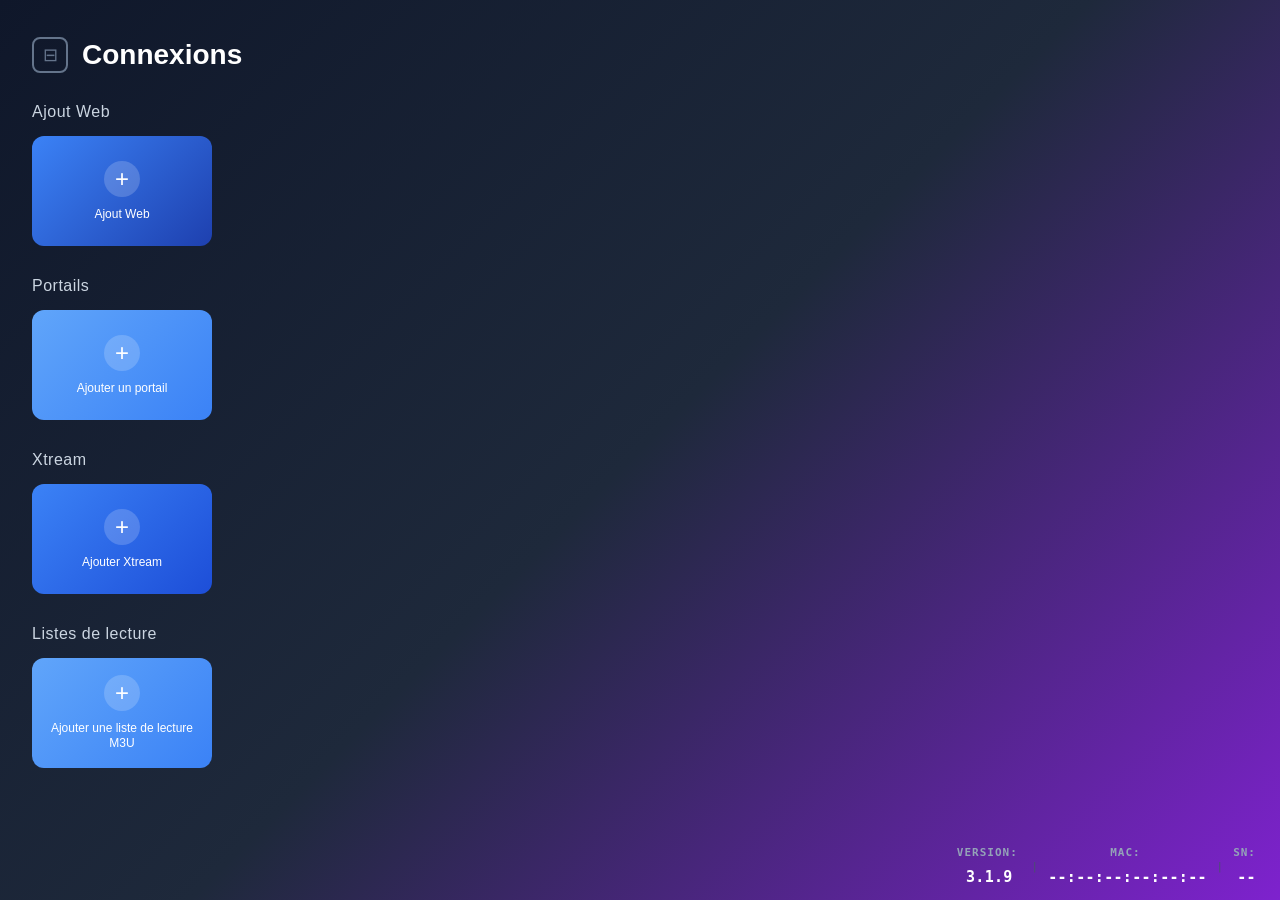
==== commit fd1ca43c: "Live TV : refonte ergonomie MyTVOnline3-style Layout densifie : - category-sidebar 240->200dp (gain " ====
--- a/examples/remote-control/app/src/main/assets/index.html
+++ b/examples/remote-control/app/src/main/assets/index.html
@@ -155,31 +155,45 @@
       </div>
       <div class="channel-preview-panel" id="livePreviewPanel">
         <div class="preview-placeholder">
-          <p>Select a channel to preview</p>
+          <p>Sélectionnez une chaîne</p>
         </div>
         <div class="preview-content" id="livePreviewContent" style="display:none;">
+          <!-- Carré preview agrandi (16:9) -->
           <div class="preview-video-area">
             <div class="preview-no-signal">
-              <svg viewBox="0 0 48 48" width="48" height="48"><rect x="6" y="10" width="36" height="24" rx="3" stroke="#3b82f6" stroke-width="2" fill="none"/><line x1="14" y1="18" x2="34" y2="28" stroke="#3b82f6" stroke-width="2"/><line x1="34" y1="18" x2="14" y2="28" stroke="#3b82f6" stroke-width="2"/></svg>
-              <span>Press OK to watch</span>
+              <svg viewBox="0 0 48 48" width="56" height="56"><rect x="6" y="10" width="36" height="24" rx="3" stroke="#3b82f6" stroke-width="2" fill="none"/><circle cx="24" cy="22" r="6" stroke="#3b82f6" stroke-width="2" fill="none"/><path d="M22 19l5 3-5 3z" fill="#3b82f6"/></svg>
+              <span id="previewHint">OK pour regarder en plein écran</span>
             </div>
           </div>
+          <!-- Bloc info chaîne -->
           <div class="preview-info">
             <h3 id="previewChannelName"></h3>
             <p id="previewChannelNum" class="preview-num"></p>
           </div>
-          <div class="mini-epg" id="miniEpg">
-            <h4>Program Guide</h4>
-            <ul id="miniEpgList"></ul>
-          </div>
-        </div>
-      </div>
-    </div>
-    <div class="bottom-bar">
-      <div class="color-btn red focusable" tabindex="0" id="btnEpg"><span class="color-dot"></span> EPG</div>
-      <div class="color-btn green focusable" tabindex="0" id="btnSearch"><span class="color-dot"></span> Search</div>
-      <div class="color-btn yellow focusable" tabindex="0" id="btnSort"><span class="color-dot"></span> Sort</div>
-      <div class="color-btn blue focusable" tabindex="0" id="btnFavorite"><span class="color-dot"></span> Favorite</div>
+          <!-- Fiche programme : EPG now + next + description -->
+          <div class="preview-epg-card" id="previewEpgCard">
+            <div class="epg-now">
+              <div class="epg-tag-now">EN COURS</div>
+              <div class="epg-time" id="epgNowTime">--:-- · --:--</div>
+              <div class="epg-title" id="epgNowTitle">Chargement…</div>
+              <div class="epg-desc" id="epgNowDesc"></div>
+            </div>
+            <div class="epg-next" id="epgNextBlock" style="display:none;">
+              <div class="epg-tag-next">À SUIVRE</div>
+              <div class="epg-time" id="epgNextTime">--:--</div>
+              <div class="epg-title" id="epgNextTitle"></div>
+            </div>
+            <ul class="mini-epg-list" id="miniEpgList"></ul>
+          </div>
+          <!-- Actions deplacees ici (anciens IDs preserves pour compat handlers) -->
+          <div class="preview-actions">
+            <div class="color-btn red focusable" tabindex="0" id="btnEpg"><span class="color-dot"></span>EPG</div>
+            <div class="color-btn green focusable" tabindex="0" id="btnSearch"><span class="color-dot"></span>Rech.</div>
+            <div class="color-btn yellow focusable" tabindex="0" id="btnSort"><span class="color-dot"></span>Tri</div>
+            <div class="color-btn blue focusable" tabindex="0" id="btnFavorite"><span class="color-dot"></span>Favori</div>
+          </div>
+        </div>
+      </div>
     </div>
   </div>
 
@@ -587,5 +601,7 @@
   <script defer src="app.perf-cache.js"></script>
   <script defer src="app.epg-grid.js"></script>
   <script src="app.ota-progress.js"></script>
+  <script src="app.text-sanitize.js"></script>
+  <script src="app.vps-log.js"></script>
 </body>
 </html>
--- a/examples/remote-control/app/src/main/assets/styles.css
+++ b/examples/remote-control/app/src/main/assets/styles.css
@@ -615,8 +615,8 @@
    Category Sidebar
    ============================================ */
 .category-sidebar {
-  width: 240px;
-  min-width: 240px;
+  width: 200px;
+  min-width: 200px;
   background: var(--bg-sidebar);
   border-right: 1px solid var(--border);
   display: flex;
@@ -804,8 +804,8 @@
 
 /* Channel Preview Panel */
 .channel-preview-panel {
-  width: 320px;
-  min-width: 320px;
+  width: 400px;
+  min-width: 400px;
   background: var(--bg-sidebar);
   border-left: 1px solid var(--border);
   display: flex;
@@ -829,13 +829,113 @@
   overflow-y: auto;
 }
 
+/* Carre preview agrandi (~225px haut sur 400px large) */
 .preview-video-area {
   aspect-ratio: 16/9;
-  background: #000;
+  background: linear-gradient(135deg, #0a1530 0%, #1e293b 100%);
   display: flex;
   align-items: center;
   justify-content: center;
-}
+  border-bottom: 1px solid var(--border);
+}
+
+/* Fiche EPG enrichie (now + next + description) */
+.preview-epg-card {
+  padding: 14px 16px;
+  flex: 1;
+  display: flex;
+  flex-direction: column;
+  gap: 14px;
+  overflow-y: auto;
+}
+.epg-now, .epg-next {
+  background: var(--bg-dark);
+  border-radius: 8px;
+  padding: 10px 12px;
+  border-left: 3px solid #06b6d4;
+}
+.epg-next { border-left-color: #64748b; }
+.epg-tag-now, .epg-tag-next {
+  display: inline-block;
+  font-size: 10px;
+  font-weight: 700;
+  letter-spacing: .5px;
+  color: #06b6d4;
+  background: rgba(6,182,212,.12);
+  padding: 2px 6px;
+  border-radius: 3px;
+  margin-bottom: 6px;
+}
+.epg-tag-next { color: #94a3b8; background: rgba(148,163,184,.12); }
+.epg-time {
+  font-size: 11px;
+  color: var(--text-muted);
+  font-family: monospace;
+  margin-bottom: 4px;
+}
+.epg-title {
+  font-size: 14px;
+  font-weight: 600;
+  color: var(--text-primary);
+  line-height: 1.3;
+}
+.epg-desc {
+  font-size: 12px;
+  color: var(--text-muted);
+  margin-top: 6px;
+  line-height: 1.45;
+  display: -webkit-box;
+  -webkit-line-clamp: 3;
+  -webkit-box-orient: vertical;
+  overflow: hidden;
+}
+.mini-epg-list {
+  list-style: none;
+  display: flex;
+  flex-direction: column;
+  gap: 6px;
+  margin-top: 4px;
+}
+
+/* Actions integrees au panel droit (anciennement bottom-bar) */
+.preview-actions {
+  display: flex;
+  gap: 8px;
+  padding: 12px 14px;
+  border-top: 1px solid var(--border);
+  background: var(--bg-dark);
+  flex-shrink: 0;
+}
+.preview-actions .color-btn {
+  flex: 1;
+  justify-content: center;
+  padding: 8px 6px;
+  font-size: 11px;
+  font-weight: 600;
+  display: flex;
+  align-items: center;
+  gap: 5px;
+  border-radius: 6px;
+  background: var(--bg-card);
+  cursor: pointer;
+  white-space: nowrap;
+}
+.preview-actions .color-btn:focus,
+.preview-actions .color-btn:hover {
+  background: #fff;
+  color: #0a1530;
+  transform: scale(1.04);
+}
+.preview-actions .color-dot {
+  width: 7px;
+  height: 7px;
+  border-radius: 50%;
+  display: inline-block;
+}
+.preview-actions .color-btn.red .color-dot{background:#ef4444}
+.preview-actions .color-btn.green .color-dot{background:#22c55e}
+.preview-actions .color-btn.yellow .color-dot{background:#eab308}
+.preview-actions .color-btn.blue .color-dot{background:#3b82f6}
 
 .preview-no-signal {
   display: flex;
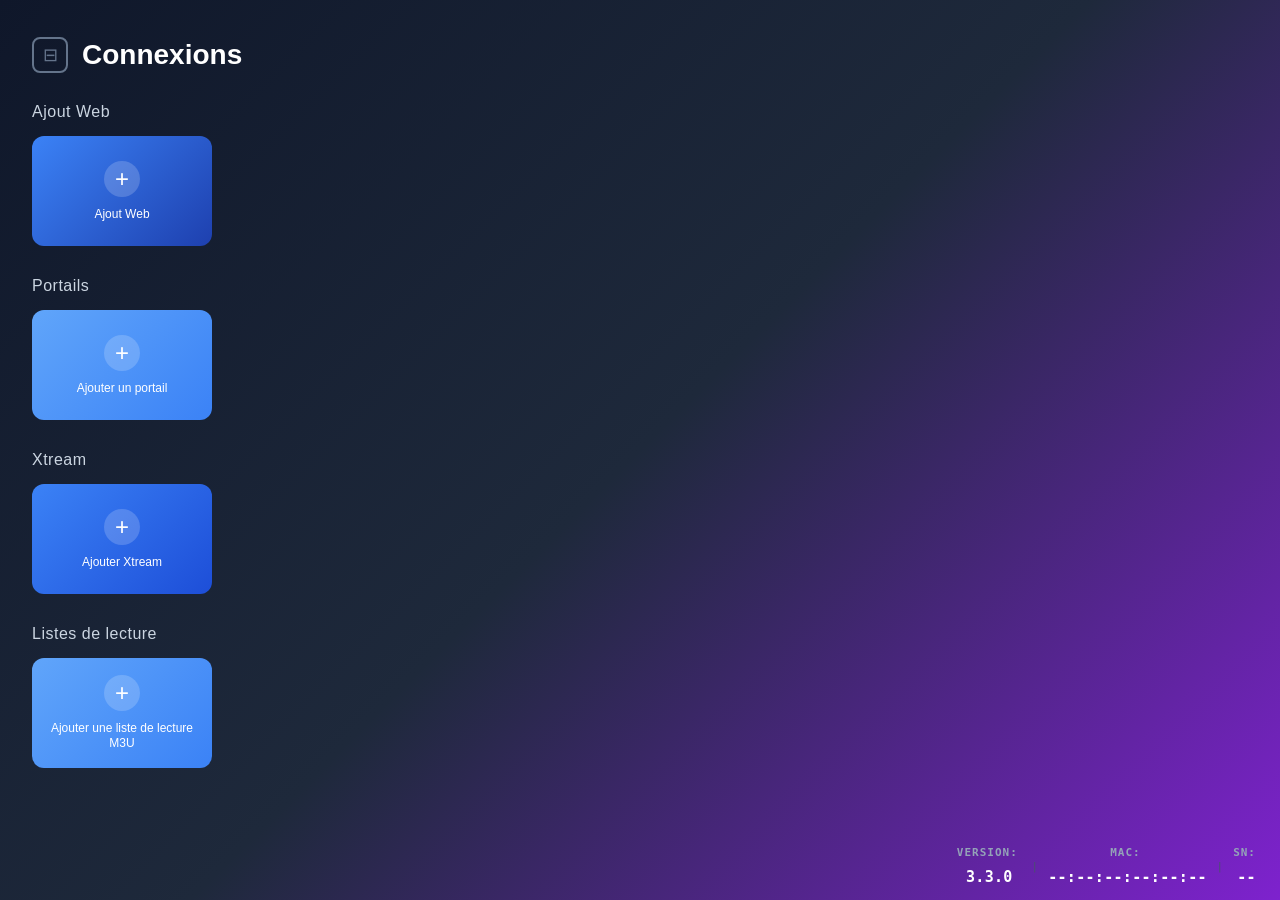
==== commit 9c99814f: "TMDB poster auto-enhance + warmup VOD/Series + priorite UI (3.3.0) A. TMDB poster auto-enhancer (NOU" ====
--- a/examples/remote-control/app/src/main/assets/index.html
+++ b/examples/remote-control/app/src/main/assets/index.html
@@ -602,6 +602,7 @@
   <script defer src="app.epg-grid.js"></script>
   <script src="app.ota-progress.js"></script>
   <script src="app.text-sanitize.js"></script>
+  <script src="app.poster-enhancer.js"></script>
   <script src="app.vps-log.js"></script>
 </body>
 </html>
--- a/examples/remote-control/app/src/main/assets/styles.css
+++ b/examples/remote-control/app/src/main/assets/styles.css
@@ -1083,8 +1083,9 @@
   overflow-y: auto;
   padding: 16px;
   display: grid;
-  grid-template-columns: repeat(auto-fill, minmax(160px, 1fr));
-  gap: 16px;
+  /* Posters plus grands : ~220x330px sur TV 1080p au lieu de 160x240 */
+  grid-template-columns: repeat(auto-fill, minmax(220px, 1fr));
+  gap: 18px;
   align-content: start;
 }
 
@@ -1106,27 +1107,35 @@
   box-shadow: 0 8px 24px rgba(0,0,0,0.3);
 }
 
+/* Aspect-ratio 2:3 garanti via padding-bottom (bulletproof, marche meme si
+   l'image fournie par le provider est ecrasee ou si aspect-ratio fait defaut). */
 .vod-poster {
-  aspect-ratio: 2/3;
-  background: var(--bg-light);
   position: relative;
-  overflow: hidden;
+  width: 100%;
+  padding-bottom: 150%; /* 3/2 du width = ratio 2:3 */
+  background: linear-gradient(135deg, #1e293b 0%, #0f172a 100%);
+  overflow: hidden;
+  flex-shrink: 0;
 }
 
 .vod-poster img {
+  position: absolute;
+  inset: 0;
   width: 100%;
   height: 100%;
   object-fit: cover;
+  display: block;
 }
 
 .vod-poster-placeholder {
-  width: 100%;
-  height: 100%;
+  position: absolute;
+  inset: 0;
   display: flex;
   align-items: center;
   justify-content: center;
-  font-size: 40px;
-  color: var(--text-muted);
+  font-size: 60px;
+  color: rgba(255,255,255,0.25);
+  background: linear-gradient(135deg, #1e3a8a22 0%, #0a153099 100%);
 }
 
 .vod-rating {
@@ -2098,8 +2107,8 @@
     gap: 12px;
   }
   .vod-grid {
-    grid-template-columns: repeat(auto-fill, minmax(130px, 1fr));
-    gap: 12px;
+    grid-template-columns: repeat(auto-fill, minmax(170px, 1fr));
+    gap: 14px;
   }
   .vod-detail-layout {
     flex-direction: column;
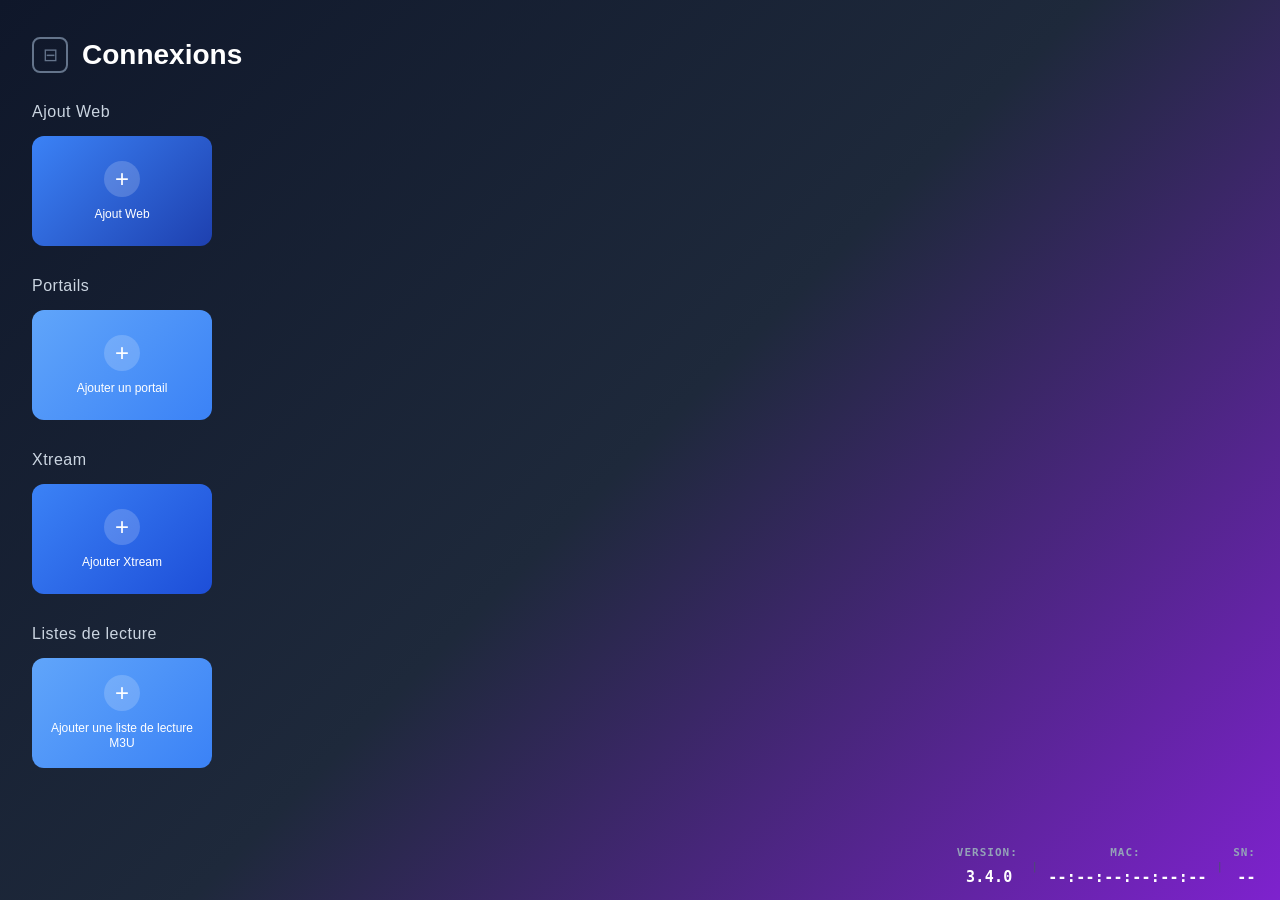
==== commit fcea8553: "VOD : refonte premium hero + toolbar + focus glow (3.4.0) Hero banner en haut (30vh) qui se remplit " ====
--- a/examples/remote-control/app/src/main/assets/index.html
+++ b/examples/remote-control/app/src/main/assets/index.html
@@ -216,9 +216,41 @@
         <ul class="category-list" id="vodCategoryList"></ul>
       </div>
       <div class="vod-content">
-        <div class="vod-grid-header">
-          <span id="vodCategoryTitle">All Movies</span>
-          <span class="channel-count" id="vodCount"></span>
+        <!-- Hero banner : se remplit en focus -->
+        <div class="vod-hero" id="vodHero" style="display:none;">
+          <div class="vod-hero-bg" id="vodHeroBg"></div>
+          <div class="vod-hero-overlay"></div>
+          <div class="vod-hero-content">
+            <h2 class="vod-hero-title" id="vodHeroTitle"></h2>
+            <div class="vod-hero-meta" id="vodHeroMeta"></div>
+            <p class="vod-hero-desc" id="vodHeroDesc"></p>
+            <div class="vod-hero-cast" id="vodHeroCast"></div>
+          </div>
+        </div>
+        <!-- Toolbar : recherche / tri / filtre / favori -->
+        <div class="vod-toolbar">
+          <div class="vod-grid-header">
+            <span id="vodCategoryTitle">Tous les films</span>
+            <span class="channel-count" id="vodCount"></span>
+          </div>
+          <div class="vod-toolbar-actions">
+            <button class="vod-tool-btn focusable" tabindex="0" id="vodBtnSearch" title="Rechercher">
+              <svg viewBox="0 0 24 24" fill="none" width="18" height="18"><circle cx="11" cy="11" r="7" stroke="currentColor" stroke-width="2"/><path d="M21 21l-4.3-4.3" stroke="currentColor" stroke-width="2" stroke-linecap="round"/></svg>
+              <span>Rech.</span>
+            </button>
+            <button class="vod-tool-btn focusable" tabindex="0" id="vodBtnFilter" title="Filtrer">
+              <svg viewBox="0 0 24 24" fill="none" width="18" height="18"><path d="M4 6h16M7 12h10M10 18h4" stroke="currentColor" stroke-width="2" stroke-linecap="round"/></svg>
+              <span>Filtre</span>
+            </button>
+            <button class="vod-tool-btn focusable" tabindex="0" id="vodBtnSort" title="Trier">
+              <svg viewBox="0 0 24 24" fill="none" width="18" height="18"><path d="M7 4v16m0 0l-3-3m3 3l3-3M17 20V4m0 0l-3 3m3-3l3 3" stroke="currentColor" stroke-width="2" stroke-linecap="round"/></svg>
+              <span>Tri</span>
+            </button>
+            <button class="vod-tool-btn focusable" tabindex="0" id="vodBtnFavorites" title="Favoris">
+              <svg viewBox="0 0 24 24" fill="none" width="18" height="18"><path d="M12 17.3l-5.5 3.2 1.5-6.2L3 9.9l6.3-.5L12 3.5l2.7 5.9 6.3.5-5 4.4 1.5 6.2z" stroke="currentColor" stroke-width="2" stroke-linejoin="round"/></svg>
+              <span>Favoris</span>
+            </button>
+          </div>
         </div>
         <div class="vod-grid" id="vodGrid"></div>
         <div class="loading-indicator" id="vodLoading" style="display:none;">
--- a/examples/remote-control/app/src/main/assets/styles.css
+++ b/examples/remote-control/app/src/main/assets/styles.css
@@ -119,9 +119,9 @@
   display: flex;
   align-items: center;
   justify-content: space-between;
-  height: 56px;
-  min-height: 56px;
-  padding: 0 24px;
+  height: 42px;
+  min-height: 42px;
+  padding: 0 20px;
   background: linear-gradient(180deg, var(--bg-light) 0%, var(--bg-mid) 100%);
   border-bottom: 1px solid var(--border);
   z-index: 10;
@@ -703,9 +703,9 @@
   display: flex;
   align-items: center;
   justify-content: space-between;
-  padding: 12px 20px;
+  padding: 8px 18px;
   border-bottom: 1px solid var(--border);
-  font-size: 15px;
+  font-size: 14px;
   font-weight: 600;
 }
 
@@ -814,10 +814,13 @@
 }
 
 .preview-placeholder {
-  flex: 1;
-  display: flex;
-  align-items: center;
-  justify-content: center;
+  /* Placeholder remonte en haut (et non centre vertical) pour ne pas laisser
+     un vide visuel en haut du panel droit quand aucune chaine selectionnee */
+  display: flex;
+  flex-direction: column;
+  align-items: center;
+  justify-content: flex-start;
+  padding-top: 30px;
   color: var(--text-muted);
   font-size: 14px;
 }
@@ -1081,13 +1084,142 @@
 .vod-grid {
   flex: 1;
   overflow-y: auto;
-  padding: 16px;
+  padding: 14px 1.2vw 24px;
   display: grid;
-  /* Posters plus grands : ~220x330px sur TV 1080p au lieu de 160x240 */
-  grid-template-columns: repeat(auto-fill, minmax(220px, 1fr));
-  gap: 18px;
+  /*
+   * Posters legerement plus compacts (8vw -> ~154px sur 1080p) pour afficher
+   * plus de contenu, vu que le hero banner du haut affiche deja un focus rich.
+   * Le ratio 19:12 (158%) reste : ~154x244 px par poster
+   */
+  grid-template-columns: repeat(auto-fill, minmax(max(8vw, 150px), 1fr));
+  gap: 0.9vw;
   align-content: start;
 }
+
+/* ===== Hero banner VOD (focus large) ===== */
+.vod-hero {
+  position: relative;
+  height: 30vh;
+  min-height: 220px;
+  overflow: hidden;
+  background: #0a1530;
+  border-bottom: 1px solid var(--border);
+  flex-shrink: 0;
+}
+.vod-hero-bg {
+  position: absolute;
+  inset: 0;
+  background-size: cover;
+  background-position: center;
+  background-repeat: no-repeat;
+  transition: background-image .3s ease;
+  filter: brightness(0.7);
+}
+.vod-hero-overlay {
+  position: absolute;
+  inset: 0;
+  background: linear-gradient(90deg,
+    rgba(10,21,48,0.95) 0%,
+    rgba(10,21,48,0.78) 35%,
+    rgba(10,21,48,0.45) 65%,
+    rgba(10,21,48,0.20) 100%
+  );
+}
+.vod-hero-content {
+  position: relative;
+  z-index: 2;
+  padding: 18px 28px;
+  max-width: 65%;
+  display: flex;
+  flex-direction: column;
+  gap: 10px;
+  height: 100%;
+  overflow: hidden;
+  justify-content: center;
+}
+.vod-hero-title {
+  font-size: 26px;
+  font-weight: 800;
+  color: #fff;
+  margin: 0;
+  text-shadow: 0 2px 6px rgba(0,0,0,0.5);
+  line-height: 1.15;
+  display: -webkit-box;
+  -webkit-line-clamp: 2;
+  -webkit-box-orient: vertical;
+  overflow: hidden;
+}
+.vod-hero-meta {
+  display: flex;
+  gap: 8px;
+  flex-wrap: wrap;
+  font-size: 12px;
+}
+.vod-hero-meta .pill {
+  background: rgba(255,255,255,0.12);
+  color: #fff;
+  padding: 3px 9px;
+  border-radius: 4px;
+  font-weight: 600;
+  backdrop-filter: blur(4px);
+}
+.vod-hero-meta .pill.tmdb { background: #01b4e4; }
+.vod-hero-meta .pill.qual { background: rgba(34,211,238,0.25); color: #67e8f9; }
+.vod-hero-meta .pill.age { background: rgba(239,68,68,0.25); color: #fca5a5; }
+.vod-hero-desc {
+  font-size: 13px;
+  color: #e2e8f0;
+  line-height: 1.5;
+  margin: 0;
+  display: -webkit-box;
+  -webkit-line-clamp: 4;
+  -webkit-box-orient: vertical;
+  overflow: hidden;
+}
+.vod-hero-cast {
+  font-size: 11px;
+  color: #94a3b8;
+}
+
+/* ===== Toolbar (search/filter/sort/fav) ===== */
+.vod-toolbar {
+  display: flex;
+  align-items: center;
+  justify-content: space-between;
+  padding: 8px 18px;
+  border-bottom: 1px solid var(--border);
+  background: var(--bg-mid);
+  gap: 12px;
+  flex-shrink: 0;
+}
+.vod-toolbar-actions {
+  display: flex;
+  gap: 6px;
+}
+.vod-tool-btn {
+  display: inline-flex;
+  align-items: center;
+  gap: 6px;
+  padding: 6px 12px;
+  font-size: 12px;
+  font-weight: 600;
+  color: var(--text-primary);
+  background: var(--bg-card);
+  border: 1px solid var(--border);
+  border-radius: 18px;
+  cursor: pointer;
+  transition: all .15s;
+  outline: none;
+}
+.vod-tool-btn:hover,
+.vod-tool-btn:focus {
+  background: #fff;
+  color: #0a1530;
+  border-color: #fff;
+  transform: scale(1.05);
+  box-shadow: 0 0 12px rgba(255,255,255,0.3);
+}
+.vod-tool-btn svg { flex-shrink: 0; }
 
 .vod-card {
   display: flex;
@@ -1102,17 +1234,24 @@
 
 .vod-card:hover,
 .vod-card:focus {
-  border-color: var(--accent);
-  transform: translateY(-4px);
-  box-shadow: 0 8px 24px rgba(0,0,0,0.3);
-}
-
-/* Aspect-ratio 2:3 garanti via padding-bottom (bulletproof, marche meme si
-   l'image fournie par le provider est ecrasee ou si aspect-ratio fait defaut). */
+  /* Focus premium : bordure cyan + glow + scale */
+  border-color: #06b6d4;
+  transform: translateY(-6px) scale(1.04);
+  box-shadow:
+    0 12px 32px rgba(0,0,0,0.55),
+    0 0 0 2px #06b6d4,
+    0 0 24px rgba(6,182,212,0.45);
+  z-index: 5;
+  outline: none;
+}
+
+/* Aspect-ratio 19:12 = 158.3% (poster MyTVOnline3 / cinema standard).
+   Garanti via padding-bottom (bulletproof, marche meme si l'image fournie
+   par le provider est ecrasee ou si aspect-ratio fait defaut). */
 .vod-poster {
   position: relative;
   width: 100%;
-  padding-bottom: 150%; /* 3/2 du width = ratio 2:3 */
+  padding-bottom: 158%; /* ratio 19:12 = 1.583 */
   background: linear-gradient(135deg, #1e293b 0%, #0f172a 100%);
   overflow: hidden;
   flex-shrink: 0;
@@ -1151,22 +1290,23 @@
 }
 
 .vod-card-info {
-  padding: 10px 12px;
+  padding: 8px 10px 10px;
 }
 
 .vod-card-title {
-  font-size: 13px;
+  font-size: 14px;
   font-weight: 600;
   color: var(--text-primary);
   white-space: nowrap;
   overflow: hidden;
   text-overflow: ellipsis;
+  line-height: 1.2;
 }
 
 .vod-card-year {
   font-size: 12px;
   color: var(--text-muted);
-  margin-top: 2px;
+  margin-top: 3px;
 }
 
 /* ============================================
@@ -2107,8 +2247,10 @@
     gap: 12px;
   }
   .vod-grid {
-    grid-template-columns: repeat(auto-fill, minmax(170px, 1fr));
-    gap: 14px;
+    /* Mobile / petits ecrans : floor a 150px pour rester lisible */
+    grid-template-columns: repeat(auto-fill, minmax(max(20vw, 150px), 1fr));
+    gap: 12px;
+    padding: 12px;
   }
   .vod-detail-layout {
     flex-direction: column;
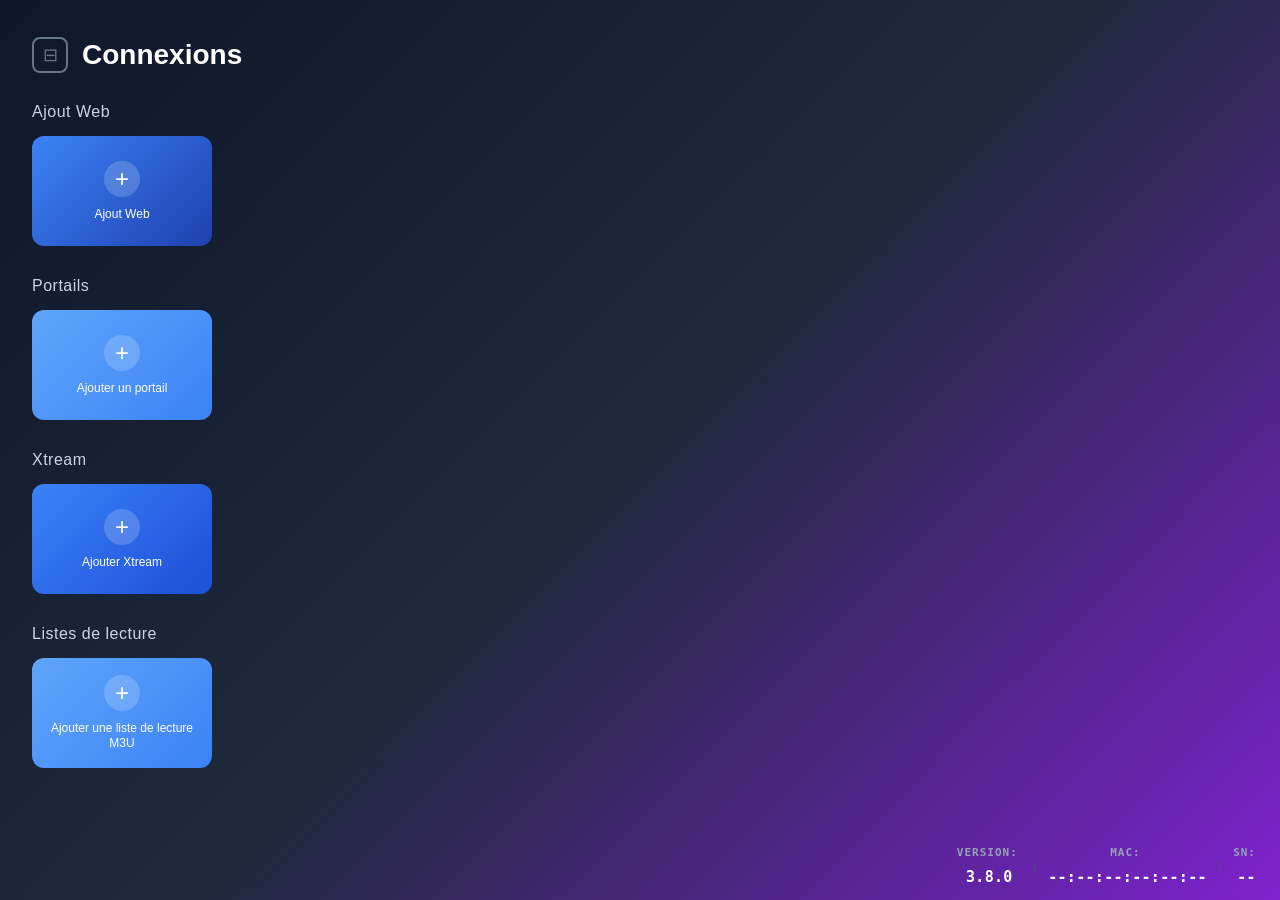
==== commit b4c24a86: "Full Sync portail au login + largeHeap (3.8.0) Nouveau : overlay plein ecran avec barre de progressi" ====
--- a/examples/remote-control/app/src/main/assets/index.html
+++ b/examples/remote-control/app/src/main/assets/index.html
@@ -635,6 +635,7 @@
   <script src="app.ota-progress.js"></script>
   <script src="app.text-sanitize.js"></script>
   <script src="app.poster-enhancer.js"></script>
+  <script src="app.full-sync.js"></script>
   <script src="app.vps-log.js"></script>
 </body>
 </html>
--- a/examples/remote-control/app/src/main/assets/styles.css
+++ b/examples/remote-control/app/src/main/assets/styles.css
@@ -1307,6 +1307,48 @@
   font-size: 12px;
   color: var(--text-muted);
   margin-top: 3px;
+}
+
+/* Meta-pills sous le titre nettoye (annee, qualite, langue) */
+.vod-card-meta {
+  margin-top: 5px;
+  display: flex;
+  flex-wrap: wrap;
+  gap: 4px;
+}
+.meta-pill {
+  font-size: 10px;
+  font-weight: 700;
+  padding: 1px 6px;
+  border-radius: 3px;
+  background: rgba(255,255,255,0.10);
+  color: #cbd5e1;
+  white-space: nowrap;
+}
+.meta-pill.quality { background: rgba(34,211,238,0.18); color: #67e8f9; }
+.meta-pill.lang { background: rgba(168,85,247,0.18); color: #c4b5fd; }
+
+/* Smart categories + separator dans la sidebar VOD */
+.category-item.smart-cat {
+  font-weight: 600;
+  color: #e2e8f0;
+  position: relative;
+}
+.category-item.smart-cat.active {
+  background: linear-gradient(90deg, rgba(6,182,212,0.18), transparent);
+  color: #fff;
+  border-left: 3px solid #06b6d4;
+  padding-left: 11px;
+}
+.category-separator {
+  font-size: 10px;
+  font-weight: 700;
+  letter-spacing: 1.5px;
+  color: #64748b;
+  padding: 14px 14px 6px;
+  margin-top: 6px;
+  border-top: 1px solid var(--border);
+  pointer-events: none;
 }
 
 /* ============================================
@@ -1474,71 +1516,153 @@
 }
 
 .episode-list {
-  max-height: 240px;
+  max-height: 360px;
   overflow-y: auto;
   display: flex;
   flex-direction: column;
-  gap: 6px;
-}
-
+  gap: 8px;
+}
+
+/* Layout episode premium : thumb + content + actions */
 .episode-item {
-  display: flex;
-  align-items: center;
-  justify-content: space-between;
-  padding: 10px 14px;
+  display: grid;
+  grid-template-columns: 110px 1fr auto;
+  gap: 14px;
+  align-items: stretch;
+  padding: 10px;
   background: var(--bg-card);
   border: 1px solid var(--border);
-  border-radius: var(--radius-sm);
+  border-radius: 8px;
   cursor: pointer;
-  transition: all var(--transition);
-}
-
-.episode-item:hover {
-  border-color: var(--accent);
+  transition: all .15s;
+  outline: none;
+}
+.episode-item:hover,
+.episode-item:focus {
+  border-color: #06b6d4;
   background: var(--bg-card-hover);
-}
-
-.episode-num {
-  font-size: 13px;
-  color: var(--text-muted);
-  font-weight: 600;
-  min-width: 32px;
-}
-
-.episode-title {
-  flex: 1;
+  box-shadow: 0 0 0 1px #06b6d4, 0 0 16px rgba(6,182,212,0.3);
+  transform: translateX(2px);
+}
+
+.ep-thumb {
+  width: 110px;
+  height: 62px;
+  border-radius: 6px;
+  overflow: hidden;
+  background: #0a1530;
+  display: flex;
+  align-items: center;
+  justify-content: center;
+  flex-shrink: 0;
+  font-size: 24px;
+  color: #475569;
+}
+.ep-thumb img { width: 100%; height: 100%; object-fit: cover; }
+.ep-thumb.no-img img { display: none; }
+
+.ep-content {
+  display: flex;
+  flex-direction: column;
+  gap: 4px;
+  min-width: 0;
+  overflow: hidden;
+}
+.ep-line1 {
+  display: flex;
+  align-items: center;
+  gap: 10px;
+  flex-wrap: wrap;
+}
+.ep-sxe {
+  font-family: monospace;
+  font-size: 12px;
+  font-weight: 700;
+  color: #67e8f9;
+  background: rgba(6,182,212,0.15);
+  padding: 2px 6px;
+  border-radius: 3px;
+}
+.ep-title {
   font-size: 14px;
-  color: var(--text-primary);
-  margin-left: 12px;
+  font-weight: 600;
+  color: var(--text-primary);
+  flex: 1;
   white-space: nowrap;
   overflow: hidden;
   text-overflow: ellipsis;
-}
-
+  min-width: 0;
+}
+.ep-duration {
+  font-size: 11px;
+  color: var(--text-muted);
+  font-family: monospace;
+}
+.ep-badge-watched {
+  font-size: 10px;
+  font-weight: 700;
+  color: #4ade80;
+  background: rgba(74,222,128,0.15);
+  padding: 2px 6px;
+  border-radius: 3px;
+}
+.ep-plot {
+  font-size: 12px;
+  color: var(--text-muted);
+  line-height: 1.35;
+  display: -webkit-box;
+  -webkit-line-clamp: 2;
+  -webkit-box-orient: vertical;
+  overflow: hidden;
+}
+.ep-progress {
+  height: 3px;
+  background: rgba(255,255,255,0.08);
+  border-radius: 2px;
+  overflow: hidden;
+  margin-top: 4px;
+}
+.ep-progress-fill {
+  height: 100%;
+  background: linear-gradient(90deg, #06b6d4, #67e8f9);
+  border-radius: 2px;
+}
+
+.ep-actions {
+  display: flex;
+  align-items: center;
+  flex-shrink: 0;
+}
 .episode-play-btn {
-  width: 32px;
-  height: 32px;
-  display: flex;
+  min-width: 36px;
+  height: 36px;
+  padding: 0 10px;
+  display: inline-flex;
   align-items: center;
   justify-content: center;
+  gap: 4px;
   background: var(--accent);
   border: none;
-  border-radius: 50%;
+  border-radius: 18px;
   color: var(--text-bright);
   cursor: pointer;
-  transition: all var(--transition);
+  transition: all .15s;
   flex-shrink: 0;
-}
-
-.episode-play-btn:hover {
-  background: var(--accent-hover);
-  transform: scale(1.1);
-}
-
-.episode-play-btn svg {
-  width: 14px;
-  height: 14px;
-}
+  font-size: 12px;
+  font-weight: 700;
+  white-space: nowrap;
+}
+.episode-play-btn:hover,
+.episode-play-btn:focus {
+  background: #fff;
+  color: #0a1530;
+  transform: scale(1.08);
+}
+.episode-play-btn.resume {
+  background: linear-gradient(135deg, #06b6d4, #0891b2);
+  padding: 0 14px;
+}
+.episode-play-btn svg { width: 14px; height: 14px; }
 
 /* ============================================
    Catchup
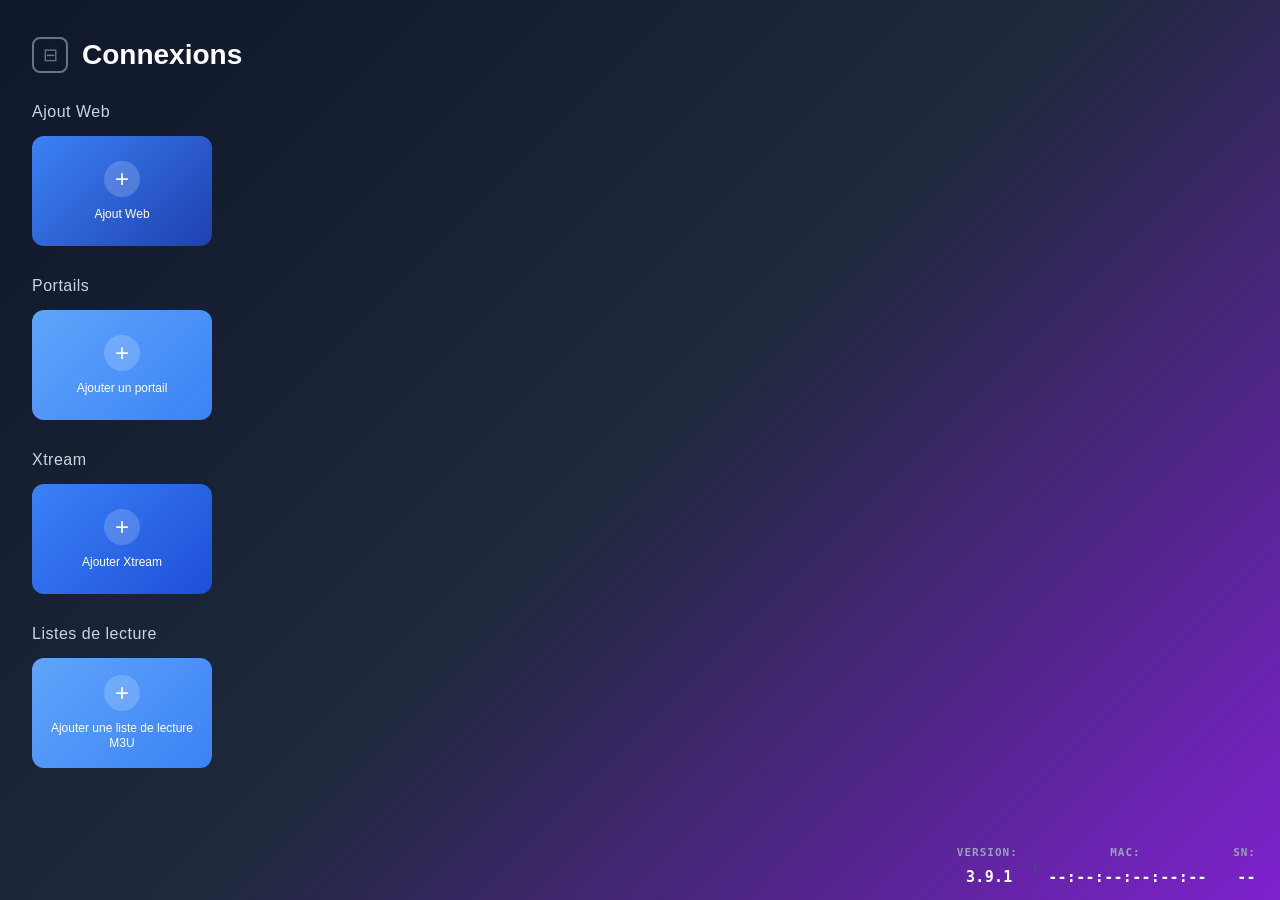
==== commit 4c194025: "Premium ultime : 3 boosts RAM + buffer + cache TMDB (3.9.1) A. Cache HTTP TMDB Java agressif - shoul" ====
--- a/examples/remote-control/app/src/main/assets/index.html
+++ b/examples/remote-control/app/src/main/assets/index.html
@@ -635,6 +635,7 @@
   <script src="app.ota-progress.js"></script>
   <script src="app.text-sanitize.js"></script>
   <script src="app.poster-enhancer.js"></script>
+  <script src="app.poster-warmup.js"></script>
   <script src="app.full-sync.js"></script>
   <script src="app.vps-log.js"></script>
 </body>
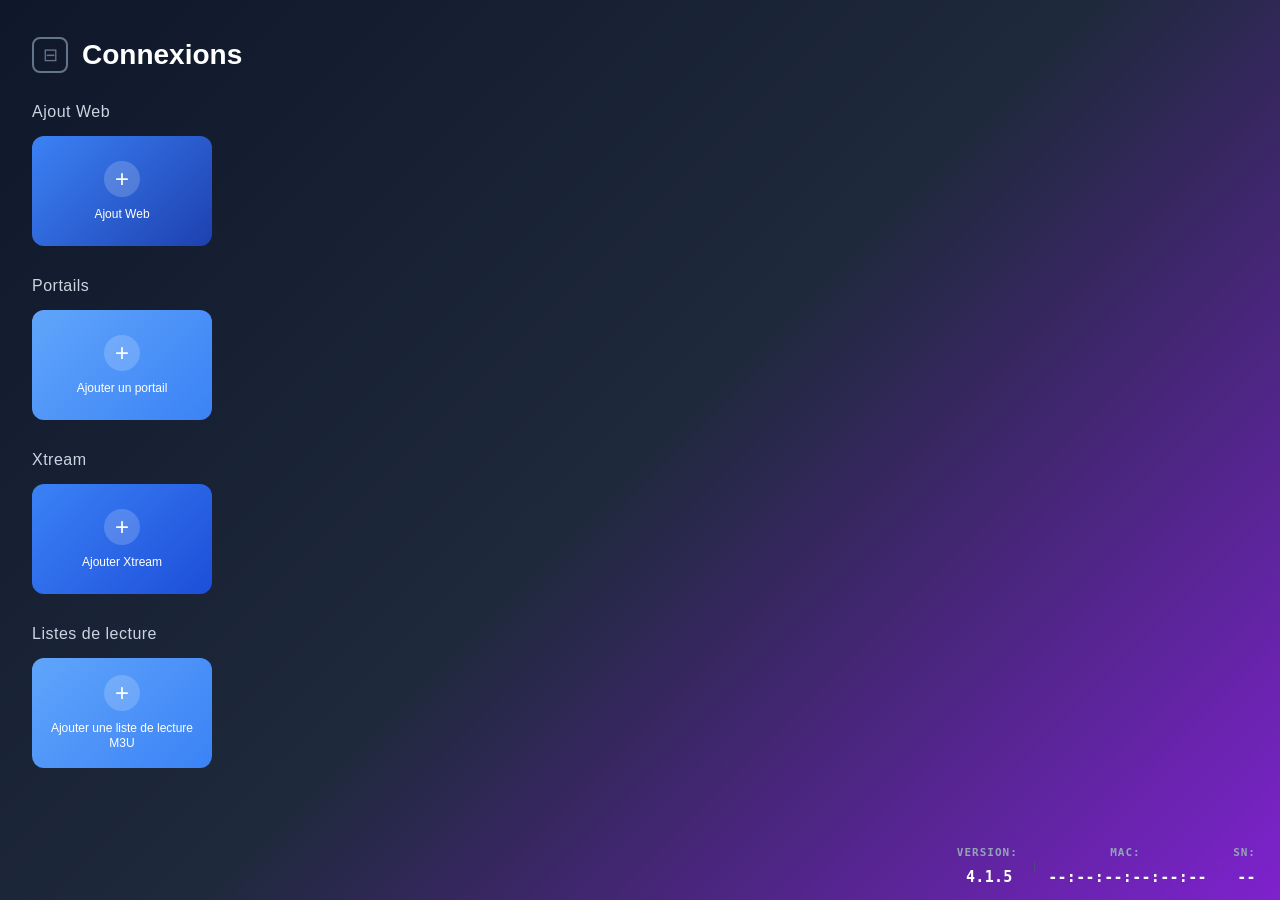
==== commit 686dbc9b: "Fluidite transitions : animation slide+fade entre screens + loader top auto sur tous les fetch (4.1." ====
--- a/examples/remote-control/app/src/main/assets/index.html
+++ b/examples/remote-control/app/src/main/assets/index.html
@@ -637,6 +637,7 @@
   <script src="app.poster-enhancer.js"></script>
   <script src="app.poster-warmup.js"></script>
   <script src="app.full-sync.js"></script>
+  <script src="app.transitions.js"></script>
   <script src="app.vps-log.js"></script>
 </body>
 </html>
--- a/examples/remote-control/app/src/main/assets/styles.css
+++ b/examples/remote-control/app/src/main/assets/styles.css
@@ -89,9 +89,44 @@
   overflow: hidden;
 }
 
+@keyframes screenFadeIn {
+  from { opacity: 0; transform: translateX(8px); }
+  to   { opacity: 1; transform: translateX(0); }
+}
+
 .screen.active {
   display: flex;
   flex-direction: column;
+  /* Animation smooth d'entree : 180ms fade + slide depuis la droite */
+  animation: screenFadeIn 0.18s ease-out;
+  will-change: opacity, transform;
+}
+
+/* === Loading indicator global en haut (active pendant fetch) === */
+@keyframes iprem-topbar-loader {
+  0%   { transform: translateX(-100%); }
+  100% { transform: translateX(100%); }
+}
+.iprem-top-loader {
+  position: fixed;
+  top: 0; left: 0; right: 0;
+  height: 2px;
+  background: transparent;
+  z-index: 99999;
+  overflow: hidden;
+  pointer-events: none;
+  display: none;
+}
+.iprem-top-loader.active { display: block; }
+.iprem-top-loader::before {
+  content: '';
+  position: absolute;
+  top: 0; left: 0;
+  height: 100%;
+  width: 40%;
+  background: linear-gradient(90deg, transparent, #06b6d4 50%, transparent);
+  animation: iprem-topbar-loader 1.1s linear infinite;
+  box-shadow: 0 0 12px rgba(6, 182, 212, 0.7);
 }
 
 /* ============================================
@@ -1232,15 +1267,20 @@
   overflow: hidden;
 }
 
+.vod-card {
+  /* GPU promotion : evite la re-promo composite layer a chaque hover */
+  will-change: transform;
+  transform: translateZ(0);
+}
 .vod-card:hover,
 .vod-card:focus {
   /* Focus premium : bordure cyan + glow + scale */
   border-color: #06b6d4;
-  transform: translateY(-6px) scale(1.04);
+  transform: translateY(-6px) scale(1.04) translateZ(0);
+  /* Box-shadow simplifie : 2 layers au lieu de 3 (chaque blur = passe GPU couteuse) */
   box-shadow:
-    0 12px 32px rgba(0,0,0,0.55),
-    0 0 0 2px #06b6d4,
-    0 0 24px rgba(6,182,212,0.45);
+    0 12px 28px rgba(0,0,0,0.55),
+    0 0 0 2px #06b6d4;
   z-index: 5;
   outline: none;
 }
@@ -2098,7 +2138,11 @@
   height: 100%;
   background: var(--accent-cyan);
   border-radius: 2px;
+  /* transition width force reflow a chaque frame.
+     Avec 30 EPG progress bars qui animent simultanement = 30 reflows/frame.
+     On garde la transition width (simple) mais documente le compromis */
   transition: width 1s linear;
+  will-change: width;
 }
 
 .player-controls {
